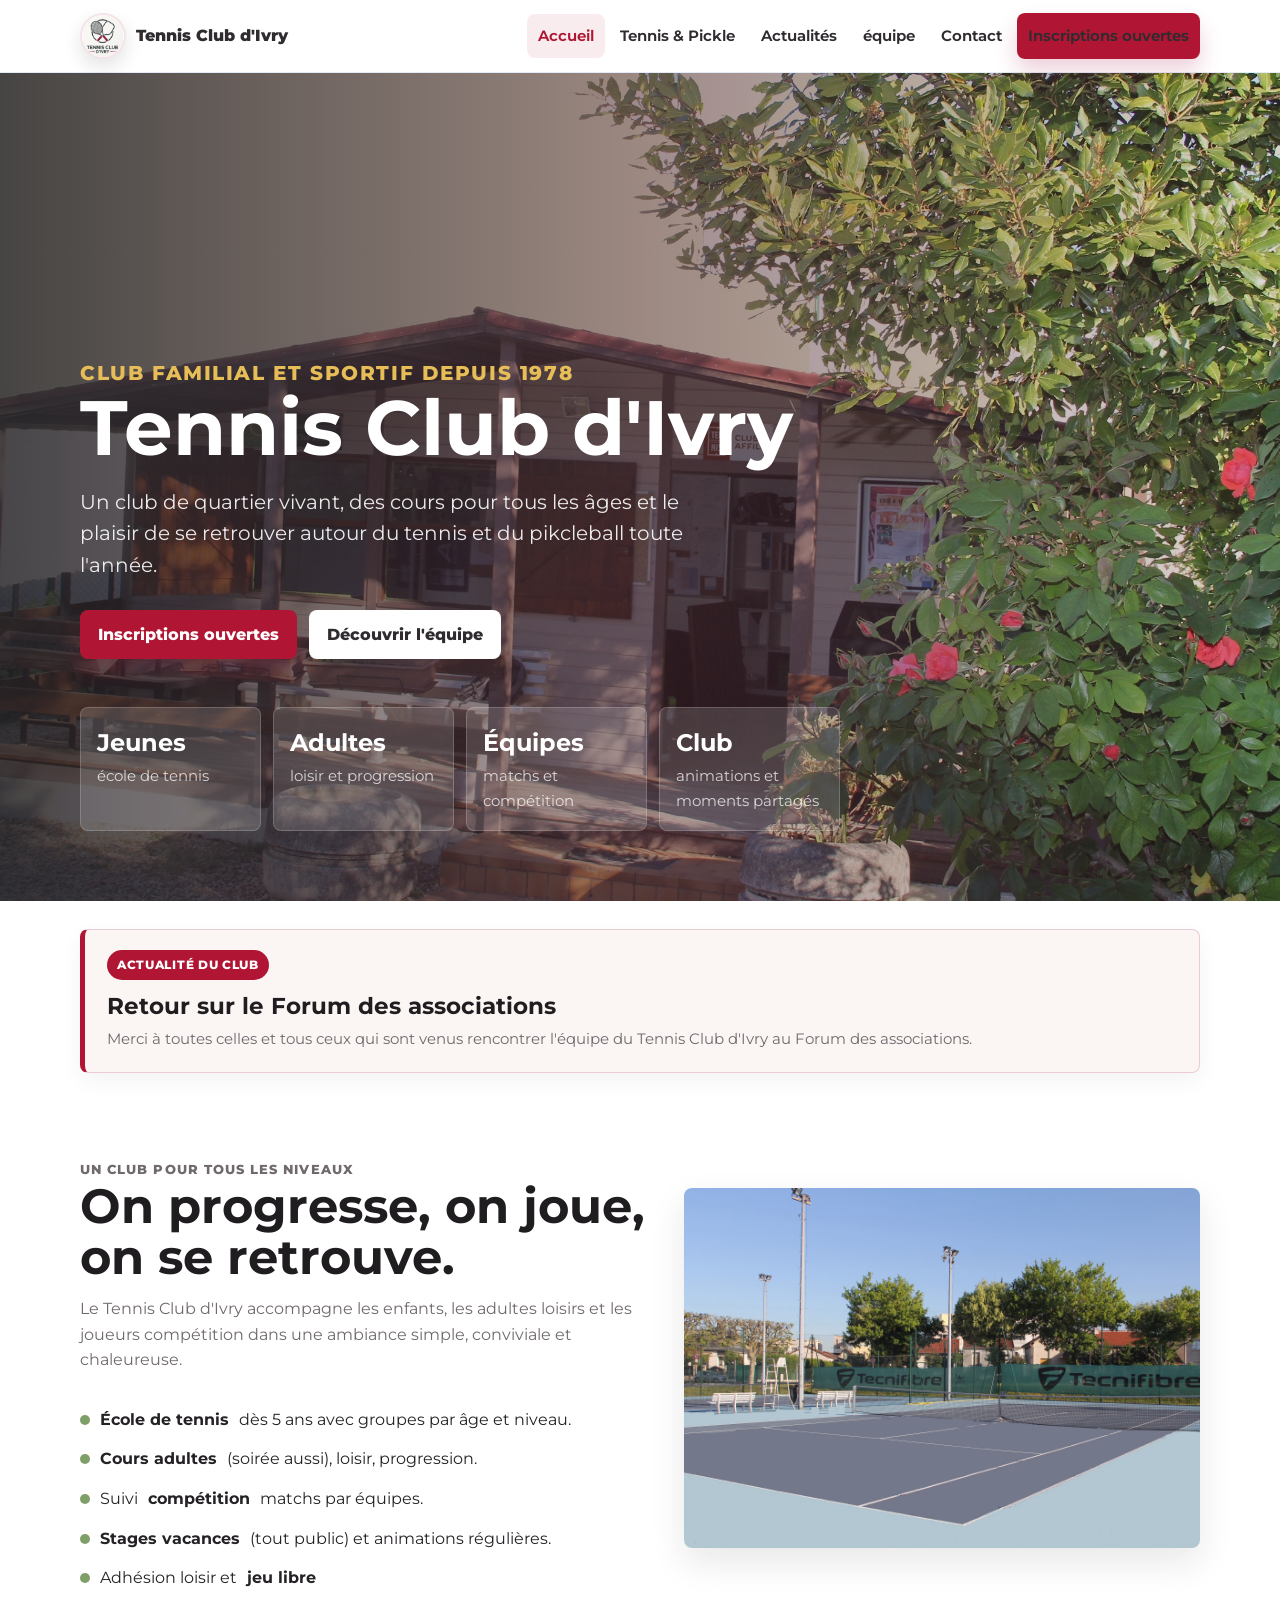
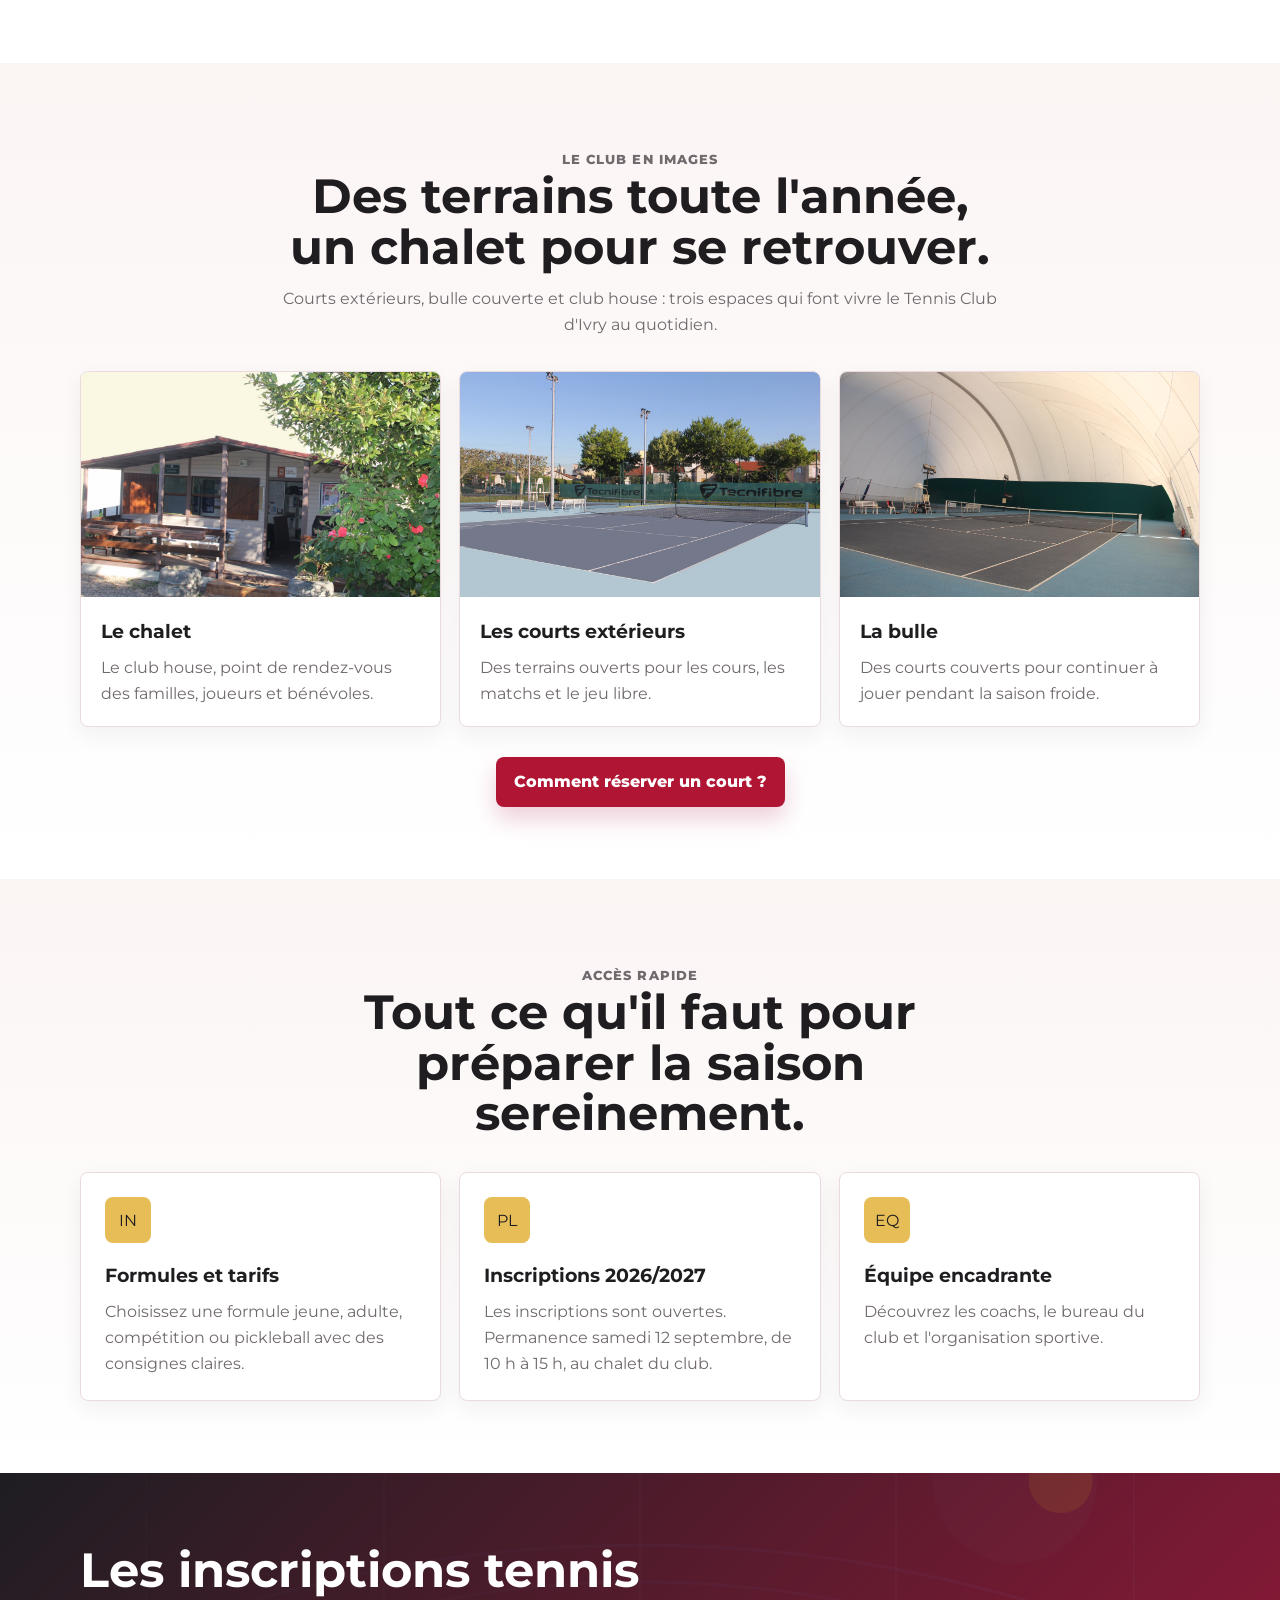
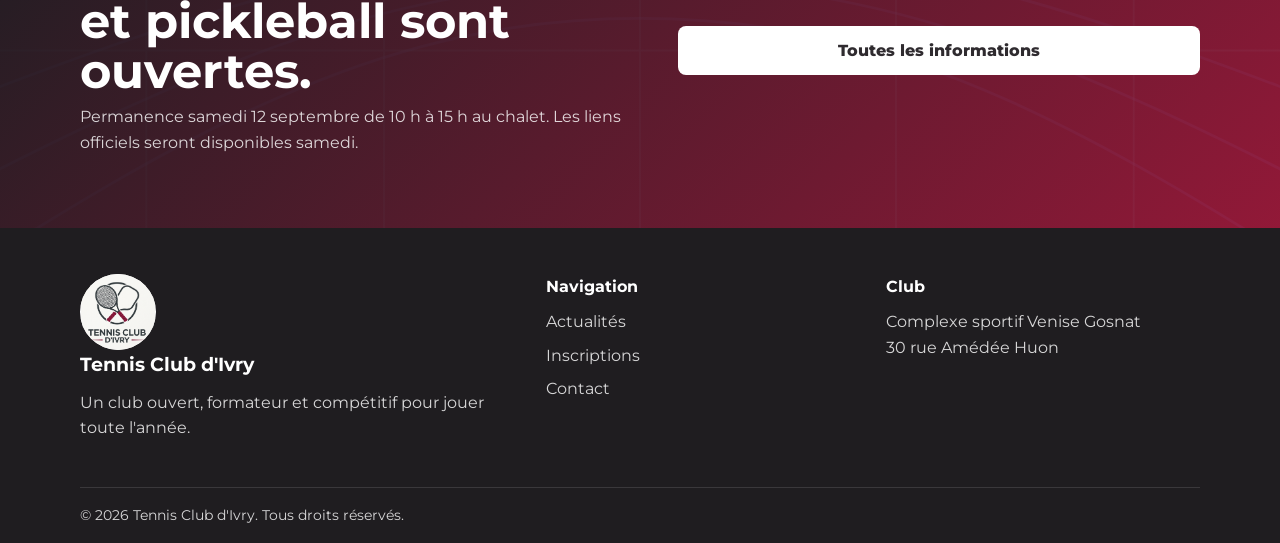
==== index.html @ b61f09ac "ajout page tennis&pickle; modif mail marjo, ajout actu post forum; simplification page inscriptions" ====
<!DOCTYPE html>
<html lang="fr">
<head>
  <meta charset="UTF-8">
  <meta name="viewport" content="width=device-width, initial-scale=1.0">
  <meta name="description" content="Site vitrine du Tennis Club d'Ivry : cours, équipe, horaires et inscriptions pour la saison.">
  <title>Tennis Club d'Ivry | Accueil</title>
  <link rel="icon" type="image/png" href="images/favicon-tci.png">
  <link rel="preconnect" href="https://fonts.googleapis.com">
  <link rel="preconnect" href="https://fonts.gstatic.com" crossorigin>
  <link href="https://fonts.googleapis.com/css2?family=Montserrat:wght@500;600;700;800;900&display=swap" rel="stylesheet">
  <link rel="stylesheet" href="css/style.css">
</head>
<body>
  <header class="site-header">
    <nav class="navbar container" aria-label="Navigation principale">
      <a class="brand" href="index.html" aria-label="Accueil Tennis Club d'Ivry">
        <img class="brand-mark" src="images/logo-club-web.png" alt="">
        <span>Tennis Club d'Ivry</span>
      </a>
      <button class="nav-toggle" type="button" aria-label="Ouvrir le menu" aria-expanded="false"><span></span></button>
      <div class="nav-menu">
        <a class="active" href="index.html">Accueil</a>
        <a href="tennis-pickle.html">Tennis &amp; Pickle</a>
        <a href="actualites.html">Actualités</a>
        <a href="equipe.html">équipe</a>
        <a href="contact.html">Contact</a>
        <a class="btn btn-primary" href="inscriptions.html">Inscriptions ouvertes</a>
      </div>
    </nav>
  </header>

  <main>
    <section class="hero">
      <div class="container">
        <p class="eyebrow">Club familial et sportif depuis 1978</p>
        <h1>Tennis Club d'Ivry</h1>
        <p>Un club de quartier vivant, des cours pour tous les âges et le plaisir de se retrouver autour du tennis et du pikcleball toute l'année.</p>
        <div class="hero-actions">
          <a class="btn btn-primary" href="inscriptions.html">Inscriptions ouvertes</a>
          <a class="btn btn-light" href="equipe.html">Découvrir l'équipe</a>
        </div>
        <div class="hero-stats">
          <div class="stat"><strong>Jeunes</strong><span>école de tennis</span></div>
          <div class="stat"><strong>Adultes</strong><span>loisir et progression</span></div>
          <div class="stat"><strong>Équipes</strong><span>matchs et compétition</span></div>
          <div class="stat"><strong>Club</strong><span>animations et moments partagés</span></div>
        </div>
      </div>
    </section>

    <section class="home-news" aria-labelledby="home-news-title">
      <div class="container">
        <a id="home-latest-actualite" class="news-card news-card-link reveal" href="actualites.html" aria-label="Voir les actualités du club">
          <span class="news-label">Actualité du club</span>
          <div>
            <h2 id="home-news-title">Bienvenue sur le nouveau site du Tennis Club d'Ivry&nbsp;!</h2>
            <p id="home-news-summary">Ce nouvel espace vous accompagnera toute l'année et sera régulièrement actualisé avec les informations et les actualités du club.</p>
          </div>
        </a>
      </div>
    </section>

    <section class="section">
      <div class="container split">
        <div class="reveal">
          <div class="section-head">
            <p class="eyebrow">Un club pour tous les niveaux</p>
            <h2>On progresse, on joue, on se retrouve.</h2>
            <p>Le Tennis Club d'Ivry accompagne les enfants, les adultes loisirs et les joueurs compétition dans une ambiance simple, conviviale et chaleureuse.</p>
          </div>
          <ul class="feature-list">
            <li><b>École de tennis</b>dès 5 ans avec groupes par âge et niveau.</li>
            <li><b>Cours adultes</b> (soirée aussi), loisir, progression.</li>
            <li>Suivi<b>compétition</b>matchs par équipes.</li>
            <li><b>Stages vacances</b>(tout public) et animations régulières.</li>
            <li>Adhésion loisir et <b>jeu libre</b></li>
          </ul>
        </div>
        <div class="image-panel reveal" aria-label="Photo des courts extérieurs du Tennis Club d'Ivry"></div>
      </div>
    </section>

    <section class="section alt club-spaces">
      <div class="container">
        <div class="section-head center reveal">
          <p class="eyebrow">Le club en images</p>
          <h2>Des terrains toute l'année, un chalet pour se retrouver.</h2>
          <p>Courts extérieurs, bulle couverte et club house : trois espaces qui font vivre le Tennis Club d'Ivry au quotidien.</p>
        </div>
        <div class="photo-grid">
          <article class="photo-card reveal">
            <img src="images/club/chalet.jpg" alt="Le chalet du Tennis Club d'Ivry, lieu de vie du club">
            <div>
              <h3>Le chalet</h3>
              <p>Le club house, point de rendez-vous des familles, joueurs et bénévoles.</p>
            </div>
          </article>
          <article class="photo-card reveal">
            <img src="images/club/court exter tennis.jpg" alt="Courts extérieurs du Tennis Club d'Ivry">
            <div>
              <h3>Les courts extérieurs</h3>
              <p>Des terrains ouverts pour les cours, les matchs et le jeu libre.</p>
            </div>
          </article>
          <article class="photo-card reveal">
            <img src="images/club/bulle tennis.jpg" alt="Courts intérieurs sous la bulle du Tennis Club d'Ivry">
            <div>
              <h3>La bulle</h3>
              <p>Des courts couverts pour continuer à jouer pendant la saison froide.</p>
            </div>
          </article>
        </div>
        <div class="section-action reveal">
          <a class="btn btn-primary" href="reserver.html">Comment réserver un court ?</a>
        </div>
      </div>
    </section>

    <section class="section alt">
      <div class="container">
        <div class="section-head center reveal">
          <p class="eyebrow">Accès rapide</p>
          <h2>Tout ce qu'il faut pour préparer la saison sereinement.</h2>
        </div>
        <div class="grid grid-3">
          <button class="card card-link reveal" type="button" data-coming-soon="Les informations concernant les formules et les tarifs arrivent prochainement.">
            <div class="card-icon">IN</div>
            <h3>Formules et tarifs</h3>
            <p>Choisissez une formule jeune, adulte, compétition ou pickleball avec des consignes claires.</p>
          </button>
          <a class="card card-link reveal" href="inscriptions.html">
            <div class="card-icon">PL</div>
            <h3>Inscriptions 2026/2027</h3>
            <p>Les inscriptions sont ouvertes. Permanence samedi 12 septembre, de 10 h à 15 h, au chalet du club.</p>
          </a>
          <a class="card card-link reveal" href="equipe.html">
            <div class="card-icon">EQ</div>
            <h3>Équipe encadrante</h3>
            <p>Découvrez les coachs, le bureau du club et l'organisation sportive.</p>
          </a>
        </div>
      </div>
    </section>

    <section class="section cta-band">
      <div class="container">
        <div>
          <h2>Les inscriptions tennis et pickleball sont ouvertes.</h2>
          <p>Permanence samedi 12 septembre de 10 h à 15 h au chalet. Les liens officiels seront disponibles samedi.</p>
        </div>
        <a class="btn btn-light" href="inscriptions.html">Toutes les informations</a>
      </div>
    </section>
  </main>

  <footer class="site-footer">
    <div class="container footer-grid">
      <div>
        <img class="club-logo-small" src="images/logo-club-web.png" alt="">
        <h3>Tennis Club d'Ivry</h3>
        <p>Un club ouvert, formateur et compétitif pour jouer toute l'année.</p>
      </div>
      <div>
        <h4>Navigation</h4>
        <div class="footer-links">
          <a href="actualites.html">Actualités</a>
          <a href="inscriptions.html">Inscriptions</a>
          <a href="contact.html">Contact</a>
        </div>
      </div>
      <div>
        <h4>Club</h4>
        <p>Complexe sportif Venise Gosnat<br>30 rue Amédée Huon</p>
      </div>
    </div>
    <div class="container footer-bottom">© 2026 Tennis Club d'Ivry. Tous droits réservés.</div>
  </footer>
  <script src="js/actualites.js"></script>
  <script src="js/actualite-accueil.js"></script>
  <script src="js/script.js"></script>
</body>
</html>
---- css/style.css ----
:root {
  --blue-950: #1f1d20;
  --blue-900: #2f2b2f;
  --blue-800: #51494d;
  --blue-700: #8f2638;
  --blue-500: #c56a76;
  --blue-100: #f8ecee;
  --cyan: #ead4d7;
  --green: #7f9f68;
  --burgundy: #b01633;
  --ball: #e7bd58;
  --cream: #fff8f1;
  --ink: #252226;
  --muted: #70696d;
  --line: #eadcde;
  --surface: #ffffff;
  --surface-soft: #fbf5f4;
  --shadow: 0 14px 34px rgba(31, 29, 32, 0.1);
  --radius: 8px;
  --container: min(1120px, calc(100% - 32px));
}

* {
  box-sizing: border-box;
}

html {
  scroll-behavior: smooth;
}

body {
  margin: 0;
  font-family: "Montserrat", "Inter", system-ui, -apple-system, BlinkMacSystemFont, "Segoe UI", sans-serif;
  color: var(--ink);
  background: linear-gradient(180deg, var(--cream), #ffffff 360px);
  line-height: 1.6;
}

img {
  display: block;
  max-width: 100%;
}

a {
  color: inherit;
  text-decoration: none;
}

button,
input,
textarea,
select {
  font: inherit;
}

.container {
  width: var(--container);
  margin-inline: auto;
}

.site-header {
  position: sticky;
  top: 0;
  z-index: 50;
  background: rgba(255, 255, 255, 0.96);
  backdrop-filter: blur(14px);
  border-bottom: 1px solid rgba(219, 230, 244, 0.8);
}

.navbar {
  min-height: 72px;
  display: flex;
  align-items: center;
  justify-content: space-between;
  gap: 18px;
}

.brand {
  display: flex;
  align-items: center;
  gap: 10px;
  font-weight: 850;
  color: var(--blue-900);
}

.brand-mark {
  width: 46px;
  height: 46px;
  border-radius: 50%;
  object-fit: contain;
  background: white;
  border: 2px solid rgba(167, 25, 69, 0.12);
  box-shadow: 0 8px 18px rgba(31, 29, 32, 0.12);
}

.nav-toggle {
  width: 44px;
  height: 44px;
  display: grid;
  place-items: center;
  border: 1px solid var(--line);
  border-radius: var(--radius);
  background: white;
  color: var(--blue-900);
  cursor: pointer;
}

.nav-toggle span,
.nav-toggle::before,
.nav-toggle::after {
  content: "";
  width: 20px;
  height: 2px;
  border-radius: 10px;
  background: currentColor;
  transition: transform 0.2s ease, opacity 0.2s ease;
}

.nav-toggle {
  gap: 4px;
}

.nav-toggle.is-open span {
  opacity: 0;
}

.nav-toggle.is-open::before {
  transform: translateY(6px) rotate(45deg);
}

.nav-toggle.is-open::after {
  transform: translateY(-6px) rotate(-45deg);
}

.nav-menu {
  position: fixed;
  inset: 72px 16px auto 16px;
  display: none;
  flex-direction: column;
  gap: 8px;
  padding: 14px;
  background: white;
  border: 1px solid var(--line);
  border-radius: var(--radius);
  box-shadow: var(--shadow);
}

.nav-menu.is-open {
  display: flex;
}

.nav-menu a {
  padding: 11px 12px;
  border-radius: var(--radius);
  color: var(--blue-900);
  font-weight: 650;
  transition: background 0.2s ease, color 0.2s ease;
}

.nav-menu a:hover,
.nav-menu a.active {
  background: var(--blue-100);
  color: var(--burgundy);
}

.btn {
  display: inline-flex;
  align-items: center;
  justify-content: center;
  gap: 8px;
  min-height: 46px;
  padding: 12px 18px;
  border: 0;
  border-radius: var(--radius);
  font-weight: 800;
  cursor: pointer;
  transition: transform 0.2s ease, box-shadow 0.2s ease, background 0.2s ease;
}

.btn:hover {
  transform: translateY(-2px);
}

.btn-primary {
  color: white;
  background: var(--burgundy);
  box-shadow: 0 12px 22px rgba(167, 25, 69, 0.2);
}

.btn-primary:hover {
  background: #8f153b;
  box-shadow: 0 14px 26px rgba(167, 25, 69, 0.25);
}

.btn-light {
  color: var(--blue-900);
  background: white;
}

.btn-outline {
  color: var(--blue-900);
  border: 1px solid var(--line);
  background: white;
}

.hero {
  min-height: calc(100svh - 72px);
  display: grid;
  align-items: end;
  position: relative;
  color: white;
  overflow: hidden;
  background: var(--blue-900);
}

.hero::before {
  content: "";
  position: absolute;
  inset: 0;
  background:
    linear-gradient(90deg, rgba(31, 29, 32, 0.82), rgba(70, 34, 39, 0.52), rgba(70, 34, 39, 0.18)),
    url("../images/club/chalet.jpg") center / cover no-repeat;
}

.hero .container {
  position: relative;
  padding: 88px 0 54px;
}

.eyebrow {
  display: inline-flex;
  align-items: center;
  gap: 8px;
  margin: 0 0 14px;
  color: var(--burgundy);
  font-size: 0.83rem;
  font-weight: 800;
  letter-spacing: 0.08em;
  text-transform: uppercase;
}

.hero .eyebrow,
.page-hero .eyebrow {
  color: var(--ball);
}

.hero h1,
.page-hero h1 {
  max-width: 780px;
  margin: 0;
  font-size: clamp(2.2rem, 7vw, 4.8rem);
  line-height: 1;
  letter-spacing: 0;
}

.hero p,
.page-hero p {
  max-width: 640px;
  margin: 20px 0 0;
  font-size: clamp(1rem, 2vw, 1.24rem);
  color: rgba(255, 255, 255, 0.9);
}

.hero-actions {
  display: flex;
  flex-wrap: wrap;
  gap: 12px;
  margin-top: 28px;
}

.hero-stats {
  display: grid;
  grid-template-columns: repeat(2, 1fr);
  gap: 12px;
  margin-top: 48px;
}

.stat {
  padding: 16px;
  border: 1px solid rgba(255, 255, 255, 0.18);
  border-radius: var(--radius);
  background: rgba(255, 255, 255, 0.14);
}

.stat strong {
  display: block;
  font-size: 1.5rem;
}

.stat span {
  color: rgba(255, 255, 255, 0.76);
  font-size: 0.92rem;
}

.section {
  padding: 72px 0;
}

.home-news {
  padding: 28px 0 0;
  background: white;
}

.news-card {
  display: flex;
  flex-direction: column;
  gap: 12px;
  padding: 20px 22px;
  border: 1px solid rgba(167, 25, 69, 0.18);
  border-left: 5px solid var(--burgundy);
  border-radius: var(--radius);
  background: var(--surface-soft);
  box-shadow: 0 8px 22px rgba(31, 29, 32, 0.05);
}

.news-card-link {
  color: inherit;
  cursor: pointer;
  transition: opacity 0.55s ease, transform 0.55s ease, border-color 0.2s ease, background 0.2s ease, box-shadow 0.2s ease;
}

.news-card-link:hover {
  border-color: rgba(176, 22, 51, 0.38);
  background: white;
  box-shadow: 0 12px 28px rgba(31, 29, 32, 0.1);
}

.news-card-link:focus-visible {
  outline: 3px solid rgba(176, 22, 51, 0.32);
  outline-offset: 3px;
}

.news-label {
  align-self: flex-start;
  padding: 6px 10px;
  border-radius: 999px;
  color: white;
  background: var(--burgundy);
  font-size: 0.72rem;
  font-weight: 800;
  letter-spacing: 0.06em;
  text-transform: uppercase;
  white-space: nowrap;
}

.news-card h2 {
  margin: 0;
  color: var(--blue-950);
  font-size: clamp(1.1rem, 2.5vw, 1.45rem);
  line-height: 1.25;
}

.news-card p {
  margin: 6px 0 0;
  color: var(--muted);
  font-size: 0.95rem;
}

.section.alt {
  background: linear-gradient(180deg, var(--surface-soft), #ffffff);
}

.section-head {
  max-width: 720px;
  margin-bottom: 34px;
}

.section-head.center {
  margin-inline: auto;
  text-align: center;
}

.section-head h2 {
  margin: 0;
  color: var(--blue-950);
  font-size: clamp(1.8rem, 4vw, 3rem);
  line-height: 1.05;
}

.section-head p {
  margin: 14px 0 0;
  color: var(--muted);
}

.grid {
  display: grid;
  gap: 18px;
}

.grid-3 {
  grid-template-columns: 1fr;
}

.grid-2 {
  grid-template-columns: 1fr;
}

.card {
  padding: 24px;
  border: 1px solid var(--line);
  border-radius: var(--radius);
  background: white;
  box-shadow: 0 8px 22px rgba(31, 29, 32, 0.06);
  transition: transform 0.2s ease, box-shadow 0.2s ease, border-color 0.2s ease;
}

.card:hover {
  transform: translateY(-3px);
  border-color: rgba(167, 25, 69, 0.28);
  box-shadow: var(--shadow);
}

.card-link {
  width: 100%;
  color: inherit;
  font: inherit;
  text-align: left;
  text-decoration: none;
  cursor: pointer;
}

.card-link:focus-visible {
  outline: 3px solid rgba(167, 25, 69, 0.35);
  outline-offset: 4px;
}

.card-icon {
  width: 46px;
  height: 46px;
  display: grid;
  place-items: center;
  margin-bottom: 18px;
  border-radius: var(--radius);
  color: var(--blue-950);
  background: var(--ball);
}

.card h3 {
  margin: 0 0 8px;
  color: var(--blue-950);
}

.card p {
  margin: 0;
  color: var(--muted);
}

.split {
  display: grid;
  gap: 34px;
  align-items: center;
}

.feature-list {
  display: grid;
  gap: 14px;
  padding: 0;
  margin: 24px 0 0;
  list-style: none;
}

.feature-list li {
  display: flex;
  gap: 10px;
  align-items: flex-start;
}

.feature-list li::before {
  content: "";
  flex: 0 0 10px;
  height: 10px;
  margin-top: 8px;
  border-radius: 50%;
  background: var(--green);
}

.image-panel {
  min-height: 360px;
  border-radius: var(--radius);
  background: url("../images/club/court exter tennis.jpg") center / cover no-repeat;
  box-shadow: var(--shadow);
}

.club-spaces {
  background: #ffffff;
}

.photo-grid {
  display: grid;
  gap: 18px;
}

.photo-card {
  overflow: hidden;
  border: 1px solid var(--line);
  border-radius: var(--radius);
  background: white;
  box-shadow: 0 8px 22px rgba(31, 29, 32, 0.06);
  transition: transform 0.2s ease, box-shadow 0.2s ease;
}

.photo-card:hover {
  transform: translateY(-3px);
  box-shadow: var(--shadow);
}

.photo-card img {
  width: 100%;
  aspect-ratio: 16 / 10;
  object-fit: cover;
}

.photo-card div {
  padding: 20px;
}

.photo-card h3 {
  margin: 0 0 8px;
  color: var(--blue-950);
}

.photo-card p {
  margin: 0;
  color: var(--muted);
}

.section-action {
  display: flex;
  justify-content: center;
  margin-top: 30px;
}

.booking-steps {
  display: grid;
  gap: 18px;
  max-width: 860px;
  margin: 0 auto;
  counter-reset: booking-step;
}

.booking-step {
  position: relative;
  padding: 26px 26px 26px 82px;
  border: 1px solid var(--line);
  border-radius: var(--radius);
  background: white;
  box-shadow: 0 8px 22px rgba(31, 29, 32, 0.06);
  counter-increment: booking-step;
}

.booking-step::before {
  content: counter(booking-step);
  position: absolute;
  top: 24px;
  left: 24px;
  display: grid;
  width: 38px;
  height: 38px;
  place-items: center;
  border-radius: 50%;
  color: white;
  background: var(--burgundy);
  font-weight: 900;
}

.booking-step h2 {
  margin: 0 0 8px;
  color: var(--blue-950);
  font-size: 1.25rem;
}

.booking-step p {
  margin: 0;
}

.booking-step a {
  color: var(--burgundy);
  font-weight: 800;
}

.cta-band {
  color: white;
  background:
    linear-gradient(135deg, rgba(31, 29, 32, 0.95), rgba(176, 22, 51, 0.82)),
    url("../images/tennis-lines.svg") center / cover no-repeat;
}

.cta-band .container {
  display: grid;
  gap: 20px;
  align-items: center;
}

.cta-band h2 {
  margin: 0;
  font-size: clamp(1.8rem, 4vw, 3rem);
  line-height: 1.05;
}

.cta-band p {
  margin: 8px 0 0;
  color: rgba(255, 255, 255, 0.82);
}

.page-hero {
  color: white;
  background:
    linear-gradient(90deg, rgba(31, 29, 32, 0.93), rgba(91, 35, 43, 0.7)),
    url("../images/tennis-lines.svg") center / cover no-repeat;
}

.page-hero .container {
  padding: 82px 0 68px;
}

.actualites-grid {
  display: grid;
  gap: 24px;
  max-width: 920px;
  margin-inline: auto;
}

.actualites-grid.is-single {
  grid-template-columns: minmax(0, 620px);
  justify-content: center;
}

.actualite-card {
  display: grid;
  overflow: hidden;
  border: 1px solid var(--line);
  border-radius: var(--radius);
  background: var(--surface);
  box-shadow: 0 10px 26px rgba(31, 29, 32, 0.07);
  transition: transform 0.2s ease, box-shadow 0.2s ease, border-color 0.2s ease;
}

.actualite-card:hover {
  transform: translateY(-3px);
  border-color: rgba(176, 22, 51, 0.28);
  box-shadow: var(--shadow);
}

.actualite-image {
  width: 100%;
  height: 230px;
  object-fit: cover;
}

.actualite-body {
  display: flex;
  flex-direction: column;
  align-items: flex-start;
  padding: 26px;
}

.actualite-meta {
  margin: 0 0 10px;
  color: var(--burgundy);
  font-size: 0.8rem;
  font-weight: 800;
  letter-spacing: 0.06em;
  text-transform: uppercase;
}

.actualite-body h3 {
  margin: 0;
  color: var(--blue-950);
  font-size: clamp(1.3rem, 3vw, 1.75rem);
  line-height: 1.2;
}

.actualite-resume {
  margin: 14px 0 0;
  color: var(--muted);
}

.actualite-link {
  display: inline-flex;
  align-items: center;
  gap: 8px;
  margin-top: 20px;
  color: var(--burgundy);
  font-weight: 800;
}

.actualite-link::after {
  content: "\2192";
  transition: transform 0.2s ease;
}

.actualite-link:hover::after {
  transform: translateX(4px);
}

.actualites-empty {
  max-width: 720px;
  margin-inline: auto;
  padding: 46px 28px;
  border: 1px dashed rgba(176, 22, 51, 0.32);
  border-radius: var(--radius);
  background: var(--surface-soft);
  text-align: center;
}

.actualites-empty-icon {
  display: grid;
  width: 68px;
  height: 68px;
  margin: 0 auto 18px;
  place-items: center;
  border-radius: 50%;
  color: white;
  background: transparent;
  font-size: 0.9rem;
  font-weight: 900;
  letter-spacing: 0.06em;
  box-shadow: none;
}

.actualites-empty-icon img {
  width: 56px;
  height: 56px;
  border-radius: 50%;
  object-fit: contain;
}

.actualites-empty h3 {
  margin: 0;
  color: var(--blue-950);
  font-size: clamp(1.35rem, 3vw, 1.8rem);
}

.actualites-empty p {
  max-width: 540px;
  margin: 12px auto 24px;
  color: var(--muted);
}

.actualite-detail-heading {
  max-width: 900px;
}

.actualite-detail-hero h1 {
  font-size: clamp(2.1rem, 6vw, 4.25rem);
}

.actualite-detail {
  max-width: 800px;
  margin-inline: auto;
}

.actualite-detail-image {
  display: block;
  width: 100%;
  height: auto;
  margin-bottom: 30px;
  border-radius: var(--radius);
  box-shadow: var(--shadow);
}

.actualite-content {
  color: var(--ink);
  font-size: 1.04rem;
  line-height: 1.85;
}

.actualite-content p {
  margin: 0 0 1.4em;
}

.actualite-content p:first-child {
  font-weight: 700;
}

.actualite-detail-actions {
  margin-top: 36px;
  padding-top: 26px;
  border-top: 1px solid var(--line);
}

/* ================================================================
   PAGE TENNIS & PICKLE
   ================================================================ */

.sports-page-hero {
  position: relative;
  overflow: hidden;
  background:
    linear-gradient(105deg, rgba(31, 29, 32, 0.97) 0%, rgba(69, 30, 38, 0.94) 58%, rgba(143, 38, 56, 0.86) 100%),
    url("../images/tennis-lines.svg") center / cover no-repeat;
}

.sports-page-hero::after {
  content: "";
  position: absolute;
  width: 420px;
  height: 420px;
  right: -160px;
  bottom: -320px;
  border: 2px solid rgba(231, 189, 88, 0.42);
  border-radius: 50%;
}

.sports-page-hero .container {
  position: relative;
  z-index: 1;
}

.sports-quick-nav {
  margin-top: 30px;
}

.sports-section {
  background: white;
}

.sports-intro-grid,
.pickle-intro-grid {
  display: grid;
  gap: 38px;
  align-items: center;
}

.sports-copy {
  max-width: 680px;
}

.sports-simple-content {
  max-width: 830px;
  margin-inline: auto;
}

.sports-kicker {
  margin: 0 0 14px;
  color: var(--burgundy);
  font-size: 0.86rem;
  font-weight: 900;
  letter-spacing: 0.1em;
  text-transform: uppercase;
}

.sports-copy h2 {
  margin: 0;
  color: var(--blue-950);
  font-size: clamp(2rem, 5vw, 3.65rem);
  line-height: 1.02;
  letter-spacing: -0.035em;
}

.sports-copy > p:not(.sports-kicker) {
  margin: 18px 0 0;
  color: var(--muted);
}

.sports-copy .sports-lead {
  color: var(--ink);
  font-size: clamp(1.05rem, 2vw, 1.22rem);
  font-weight: 650;
  line-height: 1.65;
}

.sports-pills {
  display: flex;
  flex-wrap: wrap;
  gap: 9px;
  margin-top: 24px;
}

.sports-pills span {
  padding: 8px 12px;
  border: 1px solid rgba(176, 22, 51, 0.18);
  border-radius: 999px;
  color: var(--burgundy);
  background: var(--blue-100);
  font-size: 0.84rem;
  font-weight: 800;
}

.sports-social-placeholder {
  display: inline-flex;
  margin-top: 26px;
  padding-bottom: 4px;
  border-bottom: 2px solid var(--burgundy);
  color: var(--blue-950);
  font-size: 0.9rem;
  font-weight: 800;
}

.sports-media {
  position: relative;
  margin: 0;
}

.sports-media::before {
  content: "";
  position: absolute;
  inset: 16px -12px -12px 16px;
  z-index: 0;
  border: 2px solid rgba(176, 22, 51, 0.18);
  border-radius: var(--radius);
}

.sports-media img {
  position: relative;
  z-index: 1;
  width: 100%;
  min-height: 320px;
  max-height: 470px;
  border-radius: var(--radius);
  object-fit: cover;
  box-shadow: var(--shadow);
}

.sports-media figcaption {
  position: absolute;
  right: 14px;
  bottom: 14px;
  z-index: 2;
  max-width: calc(100% - 28px);
  padding: 8px 11px;
  border-radius: 5px;
  color: white;
  background: rgba(31, 29, 32, 0.84);
  font-size: 0.78rem;
  font-weight: 700;
}

.sports-tariffs {
  margin-top: 88px;
  padding-top: 68px;
  border-top: 1px solid var(--line);
}

.sports-tariff-grid {
  display: grid;
  gap: 18px;
}

.sports-price-card {
  position: relative;
  min-height: 285px;
  padding: 26px;
  overflow: hidden;
  border: 1px solid var(--line);
  border-radius: var(--radius);
  background: var(--surface);
  box-shadow: 0 9px 24px rgba(31, 29, 32, 0.06);
}

.sports-price-card::after {
  content: "";
  position: absolute;
  width: 110px;
  height: 110px;
  right: -58px;
  bottom: -58px;
  border: 18px solid var(--blue-100);
  border-radius: 50%;
}

.sports-status {
  display: inline-flex;
  padding: 6px 9px;
  border-radius: 999px;
  color: var(--blue-800);
  background: var(--surface-soft);
  font-size: 0.76rem;
  font-weight: 800;
}

.sports-price-index {
  margin: 25px 0 8px;
  color: var(--burgundy);
  font-size: 0.8rem;
  font-weight: 900;
  letter-spacing: 0.12em;
}

.sports-price-card h3,
.pickle-panel h3 {
  margin: 0;
  color: var(--blue-950);
  font-size: 1.38rem;
  line-height: 1.25;
}

.sports-price-card > p:not(.sports-price-index):not(.sports-price-placeholder) {
  margin: 12px 0 0;
  color: var(--muted);
}

.sports-price-placeholder {
  margin: 24px 0 0;
  color: var(--burgundy);
  font-weight: 900;
}

.sports-section-action {
  display: flex;
  margin-top: 30px;
}

.pickle-zone {
  position: relative;
  overflow: hidden;
  background: linear-gradient(145deg, #f3f6ed 0%, #ffffff 52%, #f9f2ef 100%);
}

.pickle-zone::before {
  content: "";
  position: absolute;
  width: 350px;
  height: 350px;
  top: -245px;
  left: -130px;
  border: 54px solid rgba(127, 159, 104, 0.11);
  border-radius: 50%;
}

.pickle-zone .container {
  position: relative;
}

.sports-kicker-pickle {
  color: #587943;
}

.sports-pills-pickle span {
  border-color: rgba(88, 121, 67, 0.2);
  color: #486638;
  background: #edf4e8;
}

.sports-social-pickle {
  border-color: var(--green);
}

.pickle-highlight {
  padding: 32px;
  border: 1px solid rgba(88, 121, 67, 0.22);
  border-radius: var(--radius);
  color: white;
  background: linear-gradient(145deg, #33472b, #587943);
  box-shadow: 0 18px 42px rgba(51, 71, 43, 0.2);
}

.pickle-highlight img {
  width: 70px;
  height: 70px;
  margin-bottom: 34px;
  border-radius: 50%;
  object-fit: contain;
  background: white;
}

.pickle-highlight-label {
  margin: 0 0 9px;
  color: rgba(255, 255, 255, 0.72);
  font-size: 0.8rem;
  font-weight: 800;
  letter-spacing: 0.08em;
  text-transform: uppercase;
}

.pickle-highlight strong {
  display: block;
  max-width: 520px;
  font-size: clamp(1.45rem, 4vw, 2.35rem);
  line-height: 1.15;
}

.pickle-highlight > p:last-child {
  margin: 18px 0 0;
  color: rgba(255, 255, 255, 0.78);
}

.pickle-details-grid {
  display: grid;
  gap: 20px;
  margin-top: 70px;
}

.pickle-panel {
  display: flex;
  flex-direction: column;
  align-items: flex-start;
  padding: 30px;
  border: 1px solid rgba(88, 121, 67, 0.18);
  border-radius: var(--radius);
  background: rgba(255, 255, 255, 0.86);
  box-shadow: 0 10px 28px rgba(51, 71, 43, 0.08);
}

.pickle-panel > p {
  margin: 15px 0 0;
  color: var(--muted);
}

.pickle-panel-placeholder {
  width: 100%;
  margin: 25px 0;
  padding: 22px;
  border: 1px dashed rgba(88, 121, 67, 0.35);
  border-radius: 6px;
  color: #486638;
  background: #f5f8f2;
  font-weight: 800;
  text-align: center;
}

.pickle-results ul {
  width: 100%;
  margin: 24px 0 0;
  padding: 0;
  list-style: none;
}

.pickle-results li {
  display: grid;
  grid-template-columns: 38px 1fr;
  gap: 13px;
  align-items: center;
  padding: 16px 0;
  border-top: 1px solid rgba(88, 121, 67, 0.16);
}

.pickle-results li span {
  color: #587943;
  font-size: 0.75rem;
  font-weight: 900;
  letter-spacing: 0.1em;
}

.pickle-results li p {
  margin: 0;
  color: var(--muted);
}

.sports-closing {
  padding-top: 48px;
  background: white;
}

.sports-closing-card {
  display: grid;
  gap: 26px;
  align-items: center;
  padding: clamp(28px, 5vw, 48px);
  border-left: 6px solid var(--burgundy);
  border-radius: var(--radius);
  background: var(--surface-soft);
  box-shadow: 0 10px 28px rgba(31, 29, 32, 0.07);
}

.sports-closing-card h2 {
  margin: 0;
  color: var(--blue-950);
  font-size: clamp(1.6rem, 4vw, 2.4rem);
  line-height: 1.1;
}

.sports-closing-card p:not(.eyebrow) {
  margin: 12px 0 0;
  color: var(--muted);
}

.sports-closing-actions {
  display: flex;
  flex-wrap: wrap;
  gap: 10px;
}

.pricing-card {
  position: relative;
  display: flex;
  flex-direction: column;
  gap: 16px;
}

.pricing-card.featured {
  border: 2px solid var(--burgundy);
}

.badge {
  display: inline-flex;
  width: fit-content;
  padding: 6px 10px;
  border-radius: 999px;
  color: var(--blue-950);
  background: #fff0bd;
  font-size: 0.78rem;
  font-weight: 800;
}

.price {
  color: var(--blue-950);
  font-size: 2.2rem;
  font-weight: 900;
  line-height: 1;
}

.price small {
  color: var(--muted);
  font-size: 0.9rem;
  font-weight: 600;
}

.check-list {
  display: grid;
  gap: 10px;
  padding: 0;
  margin: 0;
  list-style: none;
}

.check-list li {
  display: flex;
  gap: 10px;
  color: var(--muted);
}

.check-list li::before {
  content: "✓";
  color: var(--green);
  font-weight: 900;
}

.coach-card img {
  width: 100%;
  aspect-ratio: 4 / 3;
  object-fit: cover;
  border-radius: var(--radius);
  margin-bottom: 16px;
  background: var(--blue-100);
}

.people-grid {
  display: grid;
  gap: 18px;
}

.person-card,
.hierarchy-card {
  padding: 22px;
  border: 1px solid var(--line);
  border-radius: var(--radius);
  background: white;
  box-shadow: 0 8px 22px rgba(31, 29, 32, 0.06);
}

.teacher-card {
  min-height: 100%;
}

.person-initials {
  width: 58px;
  height: 58px;
  display: grid;
  place-items: center;
  margin-bottom: 16px;
  border-radius: 50%;
  color: white;
  background: var(--blue-900);
  font-weight: 900;
}

.person-card h3,
.hierarchy-card h3 {
  margin: 0 0 8px;
  color: var(--blue-950);
}

.person-card p,
.hierarchy-card p {
  margin: 0;
  color: var(--muted);
}

.hierarchy-grid {
  display: grid;
  gap: 14px;
}

.hierarchy-card {
  border-left: 5px solid var(--blue-500);
}

.hierarchy-card.president {
  border-left-color: var(--burgundy);
  background: #fff8fb;
}

.hierarchy-label {
  display: block;
  margin-bottom: 8px;
  color: var(--burgundy);
  font-size: 0.82rem;
  font-weight: 900;
  text-transform: uppercase;
}

.members-head {
  margin-top: 48px;
}

.role {
  margin: 0 0 10px;
  color: var(--blue-700);
  font-size: 0.88rem;
  font-weight: 800;
  text-transform: uppercase;
}

.org-chart {
  display: grid;
  gap: 12px;
}

.org-level {
  padding: 18px;
  border-radius: var(--radius);
  color: white;
  background: var(--blue-900);
  text-align: center;
  font-weight: 800;
}

.org-row {
  display: grid;
  gap: 12px;
}

.schedule {
  display: grid;
  gap: 14px;
}

.schedule-card {
  display: grid;
  gap: 12px;
  padding: 18px;
  border: 1px solid var(--line);
  border-left: 5px solid var(--blue-500);
  border-radius: var(--radius);
  background: white;
}

.schedule-card strong {
  color: var(--blue-950);
}

.schedule-meta {
  display: flex;
  flex-wrap: wrap;
  gap: 8px;
}

.pill {
  padding: 6px 10px;
  border-radius: 999px;
  background: var(--blue-100);
  color: var(--blue-900);
  font-size: 0.84rem;
  font-weight: 700;
}

.club-logo-inline {
  width: min(180px, 45vw);
  height: auto;
  border-radius: var(--radius);
  background: white;
  box-shadow: 0 10px 24px rgba(31, 29, 32, 0.12);
}

.club-logo-small {
  width: 76px;
  height: 76px;
  object-fit: contain;
  border-radius: 50%;
  background: white;
}

.warm-note {
  padding: 18px;
  border-left: 5px solid var(--ball);
  border-radius: var(--radius);
  background: #fff7dd;
}

.tarif-link {
  display: inline-flex;
  margin-top: 10px;
  color: var(--burgundy);
  font-weight: 900;
}

.important-note {
  padding: 20px;
  border-radius: var(--radius);
  color: var(--blue-950);
  background: #fff1b8;
  font-weight: 800;
}

.info-stack {
  display: grid;
  gap: 16px;
}

.registration-overview {
  display: grid;
  gap: 24px;
}

.registration-overview .club-logo-inline {
  margin-inline: auto;
}

.registration-status {
  text-align: center;
}

.registration-columns,
.registration-contacts {
  display: grid;
  gap: 18px;
}

.registration-contact-card a {
  overflow-wrap: anywhere;
}

.payment-links {
  display: grid;
  gap: 14px;
}

.payment-group {
  padding: 22px;
  border: 1px solid var(--line);
  border-radius: var(--radius);
  background: white;
  box-shadow: 0 8px 22px rgba(31, 29, 32, 0.05);
}

.payment-group h3 {
  margin: 0 0 14px;
  color: var(--burgundy);
}

.payment-group.adults {
  border-top: 6px solid var(--ball);
}

.payment-group.youth {
  border-top: 6px solid var(--blue-500);
}

.payment-group.pickleball {
  border-top: 6px solid #8bd8b4;
}

.link-list {
  display: grid;
  gap: 10px;
  padding: 0;
  margin: 0;
  list-style: none;
}

.link-list a {
  display: flex;
  justify-content: space-between;
  gap: 12px;
  padding: 12px 14px;
  border-radius: var(--radius);
  color: var(--blue-900);
  background: var(--surface-soft);
  font-weight: 800;
  transition: background 0.2s ease, color 0.2s ease, transform 0.2s ease;
}

.link-list a:hover {
  color: white;
  background: var(--burgundy);
  transform: translateX(3px);
}

.table-wrap {
  overflow-x: auto;
  border: 1px solid var(--line);
  border-radius: var(--radius);
  background: white;
}

table {
  width: 100%;
  min-width: 720px;
  border-collapse: collapse;
}

th,
td {
  padding: 16px;
  border-bottom: 1px solid var(--line);
  text-align: left;
}

th {
  color: var(--blue-900);
  background: var(--blue-100);
}

tr:last-child td {
  border-bottom: 0;
}

.contact-layout {
  display: grid;
  gap: 24px;
}

.form {
  display: grid;
  gap: 14px;
}

.form-row {
  display: grid;
  gap: 14px;
}

.field label {
  display: block;
  margin-bottom: 6px;
  color: var(--blue-950);
  font-weight: 700;
}

.field input,
.field textarea,
.field select {
  width: 100%;
  padding: 13px 14px;
  border: 1px solid var(--line);
  border-radius: var(--radius);
  background: white;
  color: var(--ink);
}

.field textarea {
  min-height: 140px;
  resize: vertical;
}

.field input:focus,
.field textarea:focus,
.field select:focus {
  outline: 3px solid rgba(176, 22, 51, 0.16);
  border-color: var(--blue-500);
}

.contacts-directory {
  background: #ffffff;
}

.contact-list {
  display: grid;
  gap: 12px;
}

.contact-line {
  display: grid;
  gap: 10px;
  align-items: center;
  padding: 18px;
  border: 1px solid var(--line);
  border-left: 5px solid var(--burgundy);
  border-radius: var(--radius);
  background: white;
  box-shadow: 0 8px 22px rgba(31, 29, 32, 0.05);
}

.contact-line strong {
  display: block;
  color: var(--blue-950);
}

.contact-line span {
  color: var(--muted);
  font-size: 0.92rem;
}

.contact-line a {
  color: var(--burgundy);
  font-weight: 800;
  overflow-wrap: anywhere;
}

.form-message {
  min-height: 24px;
  color: var(--blue-700);
  font-weight: 700;
}

.map {
  width: 100%;
  min-height: 360px;
  border: 0;
  border-radius: var(--radius);
  box-shadow: var(--shadow);
}

.site-footer {
  color: rgba(255, 255, 255, 0.82);
  background: var(--blue-950);
}

.footer-grid {
  display: grid;
  gap: 26px;
  padding: 46px 0;
}

.site-footer h3,
.site-footer h4 {
  margin: 0 0 10px;
  color: white;
}

.site-footer p {
  margin: 0;
}

.footer-links {
  display: grid;
  gap: 8px;
}

.footer-links a:hover {
  color: white;
}

.footer-bottom {
  padding: 16px 0;
  border-top: 1px solid rgba(255, 255, 255, 0.12);
  font-size: 0.9rem;
}

.reveal {
  opacity: 0;
  transform: translateY(22px);
  transition: opacity 0.55s ease, transform 0.55s ease;
}

.reveal.is-visible {
  opacity: 1;
  transform: translateY(0);
}

@media (min-width: 720px) {
  .sports-tariff-grid {
    grid-template-columns: repeat(3, minmax(0, 1fr));
  }

  .pickle-details-grid {
    grid-template-columns: repeat(2, minmax(0, 1fr));
  }

  .sports-closing-card {
    grid-template-columns: minmax(0, 1fr) auto;
  }

  .actualites-grid {
    grid-template-columns: repeat(2, minmax(0, 1fr));
  }

  .hero-stats,
  .grid-2,
  .form-row,
  .org-row {
    grid-template-columns: repeat(2, 1fr);
  }

  .grid-3,
  .photo-grid,
  .bureau-grid {
    grid-template-columns: repeat(3, 1fr);
  }

  .teachers-grid,
  .hierarchy-grid {
    grid-template-columns: repeat(2, 1fr);
  }

  .split,
  .contact-layout,
  .cta-band .container {
    grid-template-columns: 1.05fr 0.95fr;
  }

  .registration-columns {
    grid-template-columns: repeat(2, minmax(0, 1fr));
    align-items: stretch;
  }

  .registration-columns > .info-stack {
    align-content: center;
  }

  .registration-contacts {
    grid-template-rows: repeat(2, minmax(0, 1fr));
  }

  .registration-contact-card {
    display: grid;
    grid-template-columns: 46px minmax(0, 1fr);
    column-gap: 18px;
    row-gap: 4px;
    align-content: center;
  }

  .registration-contact-card .card-icon {
    grid-row: 1 / span 3;
    margin-bottom: 0;
  }

  .registration-contact-card h3,
  .registration-contact-card p {
    grid-column: 2;
  }

  .contact-line {
    grid-template-columns: 1.4fr 1fr auto;
  }

  .footer-grid {
    grid-template-columns: 1.4fr 1fr 1fr;
  }
}

@media (min-width: 960px) {
  .sports-intro-grid,
  .pickle-intro-grid {
    grid-template-columns: minmax(0, 1.03fr) minmax(360px, 0.97fr);
    gap: 68px;
  }

  .nav-toggle {
    display: none;
  }

  .nav-menu {
    position: static;
    display: flex;
    flex-direction: row;
    align-items: center;
    gap: 4px;
    padding: 0;
    border: 0;
    box-shadow: none;
    background: transparent;
  }

  .nav-menu a {
    padding: 10px 11px;
    font-size: 0.94rem;
  }

  .hero .container {
    padding-bottom: 70px;
  }

  .hero-stats {
    max-width: 760px;
    grid-template-columns: repeat(4, 1fr);
  }

  .teachers-grid {
    grid-template-columns: repeat(5, 1fr);
  }
}

@media (max-width: 420px) {
  .hero-actions .btn,
  .cta-band .btn {
    width: 100%;
  }

  .section-action .btn {
    width: 100%;
  }

  .booking-step {
    padding: 72px 20px 22px;
  }
}
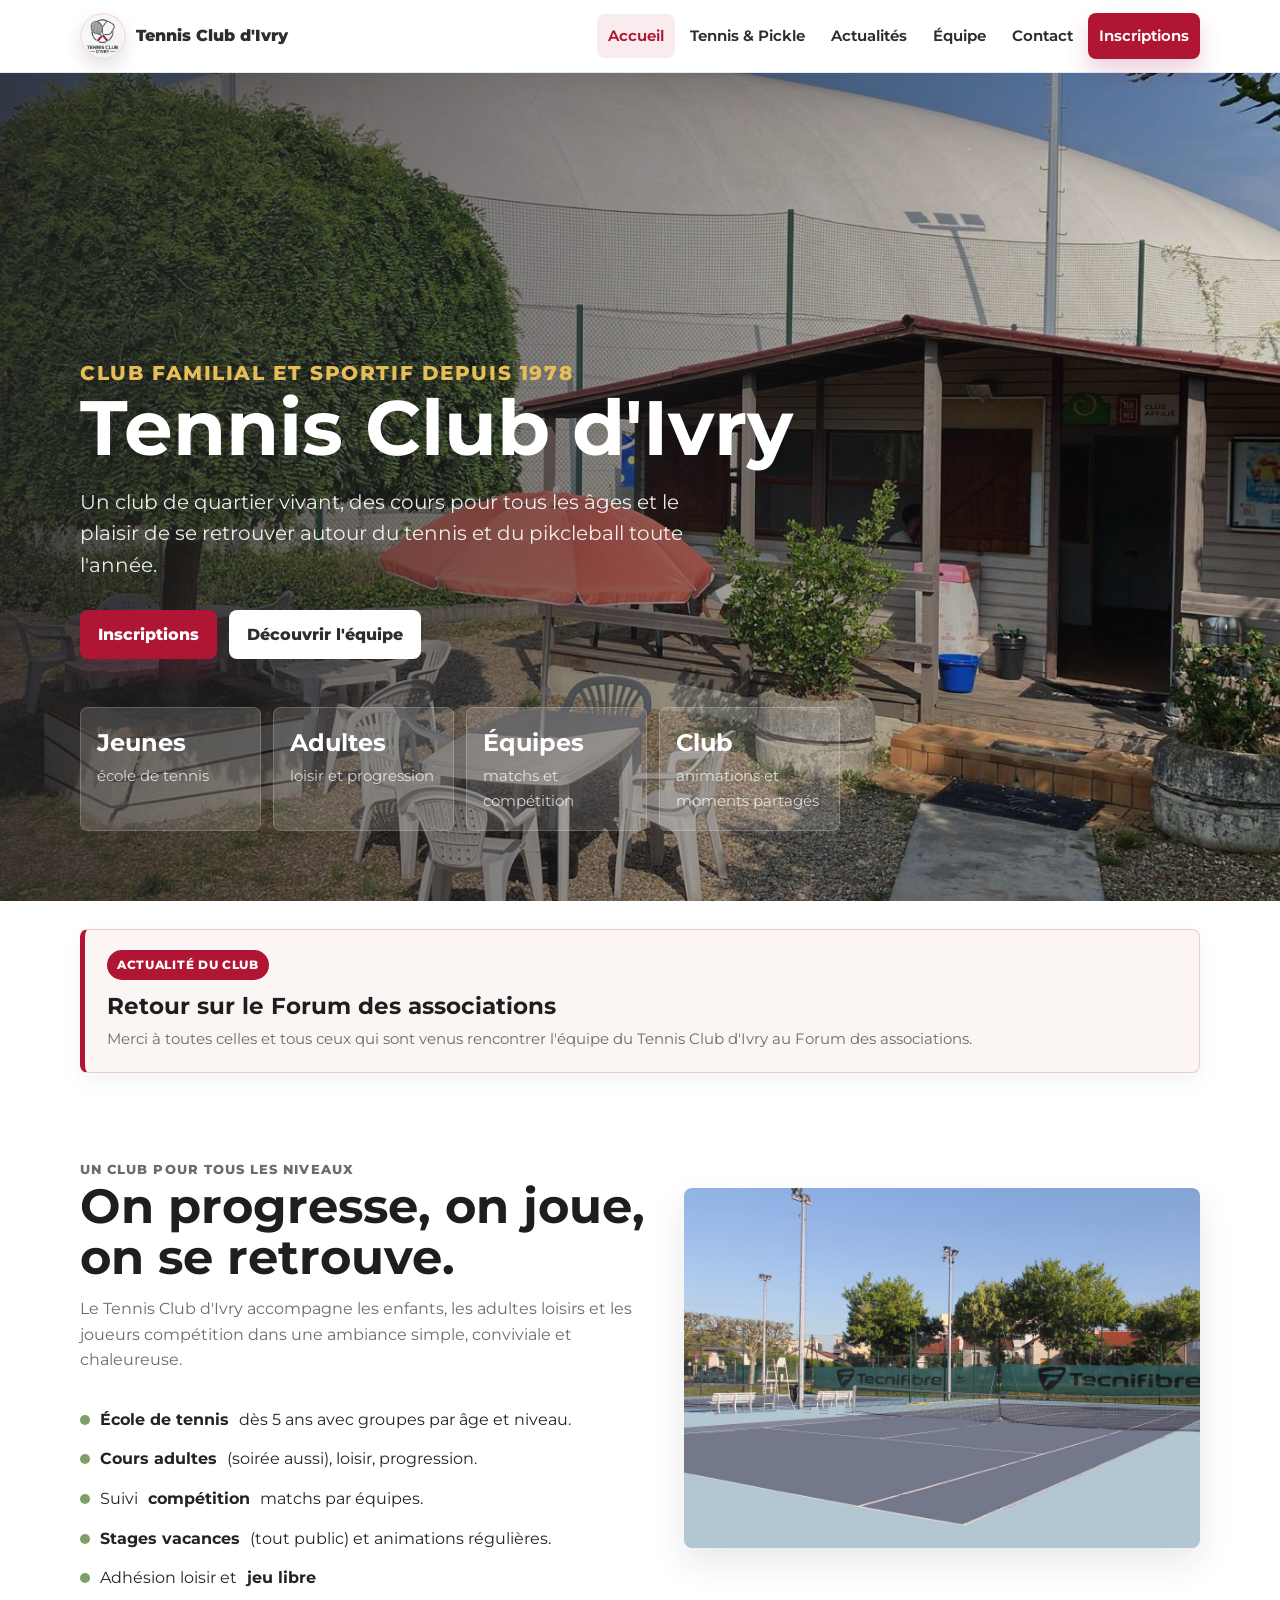
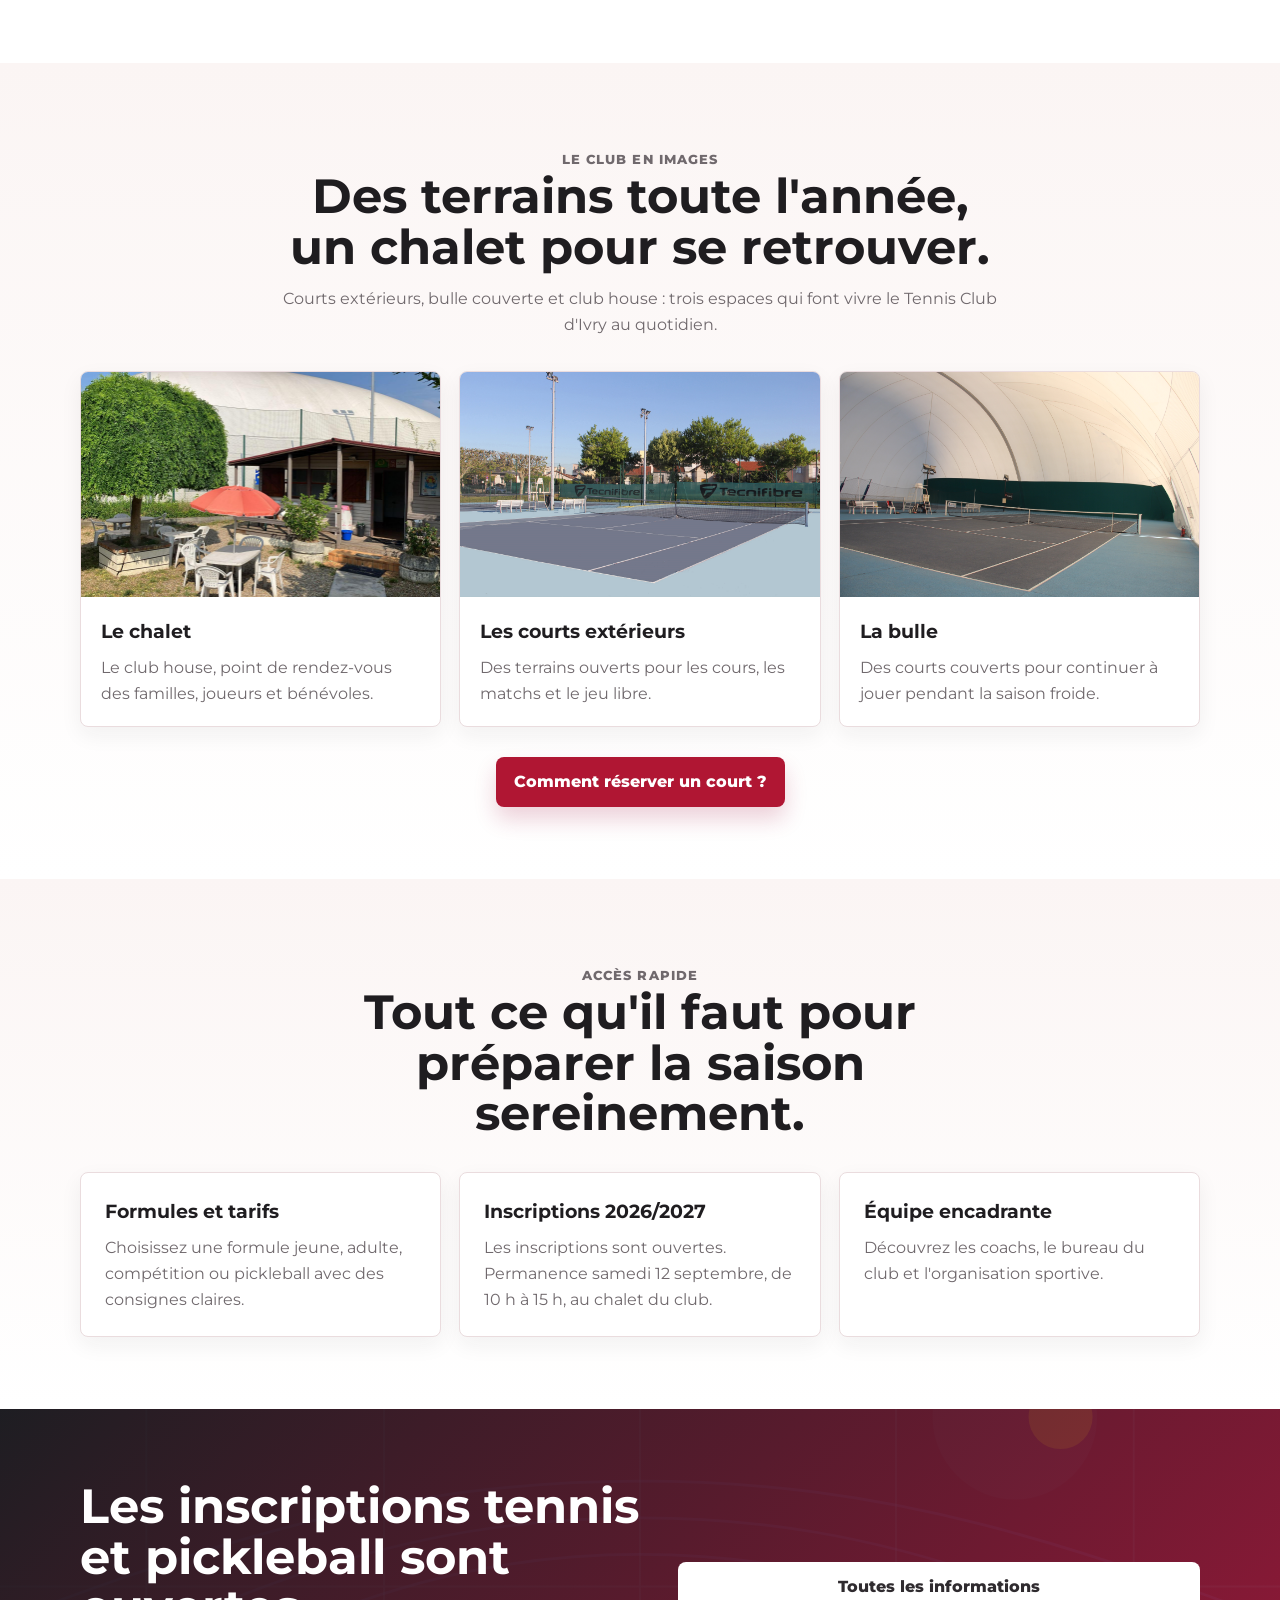
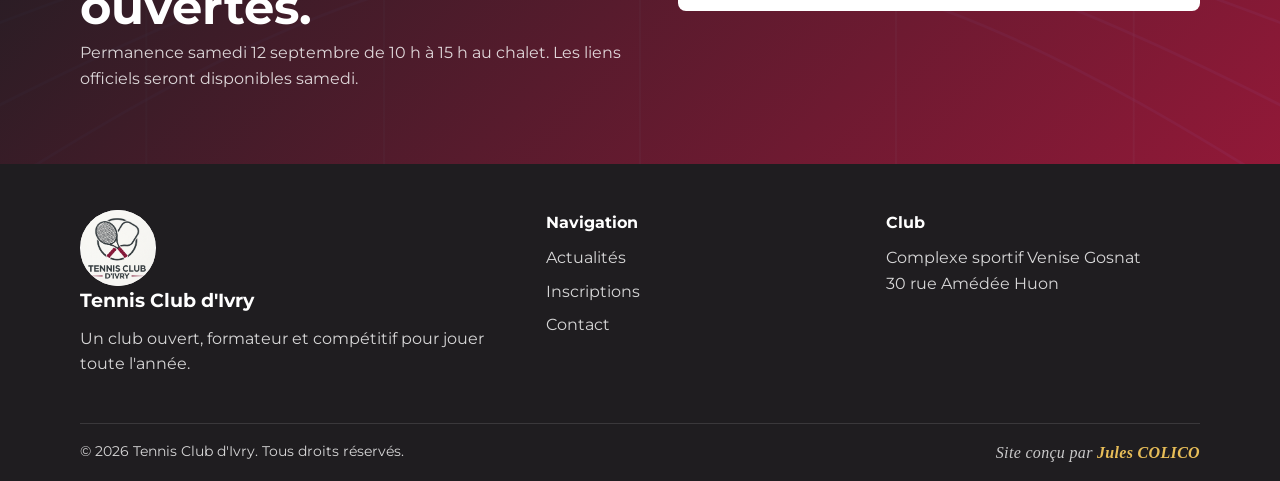
==== commit f8e95b1c: "ajout de quelques éléments visuel pratque pour mobile, et ajout de mon nom en bas de page" ====
--- a/index.html
+++ b/index.html
@@ -23,9 +23,9 @@
         <a class="active" href="index.html">Accueil</a>
         <a href="tennis-pickle.html">Tennis &amp; Pickle</a>
         <a href="actualites.html">Actualités</a>
-        <a href="equipe.html">équipe</a>
+        <a href="equipe.html">Équipe</a>
         <a href="contact.html">Contact</a>
-        <a class="btn btn-primary" href="inscriptions.html">Inscriptions ouvertes</a>
+        <a class="btn btn-primary" href="inscriptions.html">Inscriptions</a>
       </div>
     </nav>
   </header>
@@ -37,14 +37,14 @@
         <h1>Tennis Club d'Ivry</h1>
         <p>Un club de quartier vivant, des cours pour tous les âges et le plaisir de se retrouver autour du tennis et du pikcleball toute l'année.</p>
         <div class="hero-actions">
-          <a class="btn btn-primary" href="inscriptions.html">Inscriptions ouvertes</a>
+          <a class="btn btn-primary" href="inscriptions.html">Inscriptions</a>
           <a class="btn btn-light" href="equipe.html">Découvrir l'équipe</a>
         </div>
         <div class="hero-stats">
-          <div class="stat"><strong>Jeunes</strong><span>école de tennis</span></div>
-          <div class="stat"><strong>Adultes</strong><span>loisir et progression</span></div>
-          <div class="stat"><strong>Équipes</strong><span>matchs et compétition</span></div>
-          <div class="stat"><strong>Club</strong><span>animations et moments partagés</span></div>
+          <a class="stat" href="tennis-pickle.html#tennis"><strong>Jeunes</strong><span>école de tennis</span></a>
+          <a class="stat" href="tennis-pickle.html#tennis"><strong>Adultes</strong><span>loisir et progression</span></a>
+          <a class="stat" href="tennis-pickle.html"><strong>Équipes</strong><span>matchs et compétition</span></a>
+          <a class="stat" href="actualites.html"><strong>Club</strong><span>animations et moments partagés</span></a>
         </div>
       </div>
     </section>
@@ -90,7 +90,7 @@
         </div>
         <div class="photo-grid">
           <article class="photo-card reveal">
-            <img src="images/club/chalet.jpg" alt="Le chalet du Tennis Club d'Ivry, lieu de vie du club">
+            <img src="images/club/chalet.jpeg" alt="Le chalet du Tennis Club d'Ivry, lieu de vie du club">
             <div>
               <h3>Le chalet</h3>
               <p>Le club house, point de rendez-vous des familles, joueurs et bénévoles.</p>
@@ -125,17 +125,14 @@
         </div>
         <div class="grid grid-3">
           <button class="card card-link reveal" type="button" data-coming-soon="Les informations concernant les formules et les tarifs arrivent prochainement.">
-            <div class="card-icon">IN</div>
             <h3>Formules et tarifs</h3>
             <p>Choisissez une formule jeune, adulte, compétition ou pickleball avec des consignes claires.</p>
           </button>
           <a class="card card-link reveal" href="inscriptions.html">
-            <div class="card-icon">PL</div>
             <h3>Inscriptions 2026/2027</h3>
             <p>Les inscriptions sont ouvertes. Permanence samedi 12 septembre, de 10 h à 15 h, au chalet du club.</p>
           </a>
           <a class="card card-link reveal" href="equipe.html">
-            <div class="card-icon">EQ</div>
             <h3>Équipe encadrante</h3>
             <p>Découvrez les coachs, le bureau du club et l'organisation sportive.</p>
           </a>
@@ -174,7 +171,13 @@
         <p>Complexe sportif Venise Gosnat<br>30 rue Amédée Huon</p>
       </div>
     </div>
-    <div class="container footer-bottom">© 2026 Tennis Club d'Ivry. Tous droits réservés.</div>
+    <div class="container footer-bottom">
+      <span>© 2026 Tennis Club d'Ivry. Tous droits réservés.</span>
+      <details class="site-credit">
+        <summary>Site conçu par <strong>Jules COLICO</strong></summary>
+        <a href="mailto:colicojules@gmail.com">colicojules@gmail.com</a>
+      </details>
+    </div>
   </footer>
   <script src="js/actualites.js"></script>
   <script src="js/actualite-accueil.js"></script>
--- a/css/style.css
+++ b/css/style.css
@@ -163,6 +163,17 @@
   color: var(--burgundy);
 }
 
+.nav-menu .btn-primary,
+.nav-menu .btn-primary.active {
+  color: white;
+  background: var(--burgundy);
+}
+
+.nav-menu .btn-primary:hover {
+  color: white;
+  background: #8f153b;
+}
+
 .btn {
   display: inline-flex;
   align-items: center;
@@ -218,8 +229,8 @@
   position: absolute;
   inset: 0;
   background:
-    linear-gradient(90deg, rgba(31, 29, 32, 0.82), rgba(70, 34, 39, 0.52), rgba(70, 34, 39, 0.18)),
-    url("../images/club/chalet.jpg") center / cover no-repeat;
+    linear-gradient(90deg, rgba(31, 29, 32, 0.82), rgba(31, 29, 32, 0.48), rgba(31, 29, 32, 0.12)),
+    url("../images/club/chalet.jpeg") center / cover no-repeat;
 }
 
 .hero .container {
@@ -280,6 +291,18 @@
   border: 1px solid rgba(255, 255, 255, 0.18);
   border-radius: var(--radius);
   background: rgba(255, 255, 255, 0.14);
+  transition: transform 0.2s ease, background 0.2s ease, border-color 0.2s ease;
+}
+
+.stat:hover {
+  transform: translateY(-2px);
+  border-color: rgba(255, 255, 255, 0.36);
+  background: rgba(255, 255, 255, 0.2);
+}
+
+.stat:focus-visible {
+  outline: 3px solid var(--ball);
+  outline-offset: 3px;
 }
 
 .stat strong {
@@ -1643,9 +1666,53 @@
 }
 
 .footer-bottom {
+  display: flex;
+  align-items: flex-start;
+  justify-content: space-between;
+  gap: 14px 28px;
+  flex-wrap: wrap;
   padding: 16px 0;
   border-top: 1px solid rgba(255, 255, 255, 0.12);
   font-size: 0.9rem;
+}
+
+.site-credit {
+  margin-left: auto;
+  text-align: right;
+}
+
+.site-credit summary {
+  color: rgba(255, 255, 255, 0.76);
+  font-family: Georgia, "Times New Roman", serif;
+  font-size: 1rem;
+  font-style: italic;
+  letter-spacing: 0.02em;
+  cursor: pointer;
+  list-style: none;
+}
+
+.site-credit summary::-webkit-details-marker {
+  display: none;
+}
+
+.site-credit summary strong {
+  color: var(--ball);
+  font-weight: 700;
+}
+
+.site-credit a {
+  display: block;
+  margin-top: 4px;
+  color: white;
+  font-size: 0.82rem;
+  text-decoration: underline;
+  text-underline-offset: 3px;
+}
+
+.site-credit summary:focus-visible,
+.site-credit a:focus-visible {
+  outline: 2px solid var(--ball);
+  outline-offset: 3px;
 }
 
 .reveal {
@@ -1670,10 +1737,6 @@
 
   .sports-closing-card {
     grid-template-columns: minmax(0, 1fr) auto;
-  }
-
-  .actualites-grid {
-    grid-template-columns: repeat(2, minmax(0, 1fr));
   }
 
   .hero-stats,
@@ -1782,6 +1845,35 @@
   }
 }
 
+@media (max-width: 959px) {
+  .nav-menu a {
+    min-height: 44px;
+    display: flex;
+    align-items: center;
+  }
+
+  .actualite-link,
+  .registration-contact-card a,
+  .contact-layout a[href^="mailto:"],
+  .contact-line a,
+  .footer-links a,
+  .site-credit summary,
+  .site-credit a {
+    min-height: 44px;
+    display: inline-flex;
+    align-items: center;
+  }
+
+  .footer-links a {
+    display: flex;
+  }
+
+  .site-credit summary,
+  .site-credit a {
+    justify-content: flex-end;
+  }
+}
+
 @media (max-width: 420px) {
   .hero-actions .btn,
   .cta-band .btn {
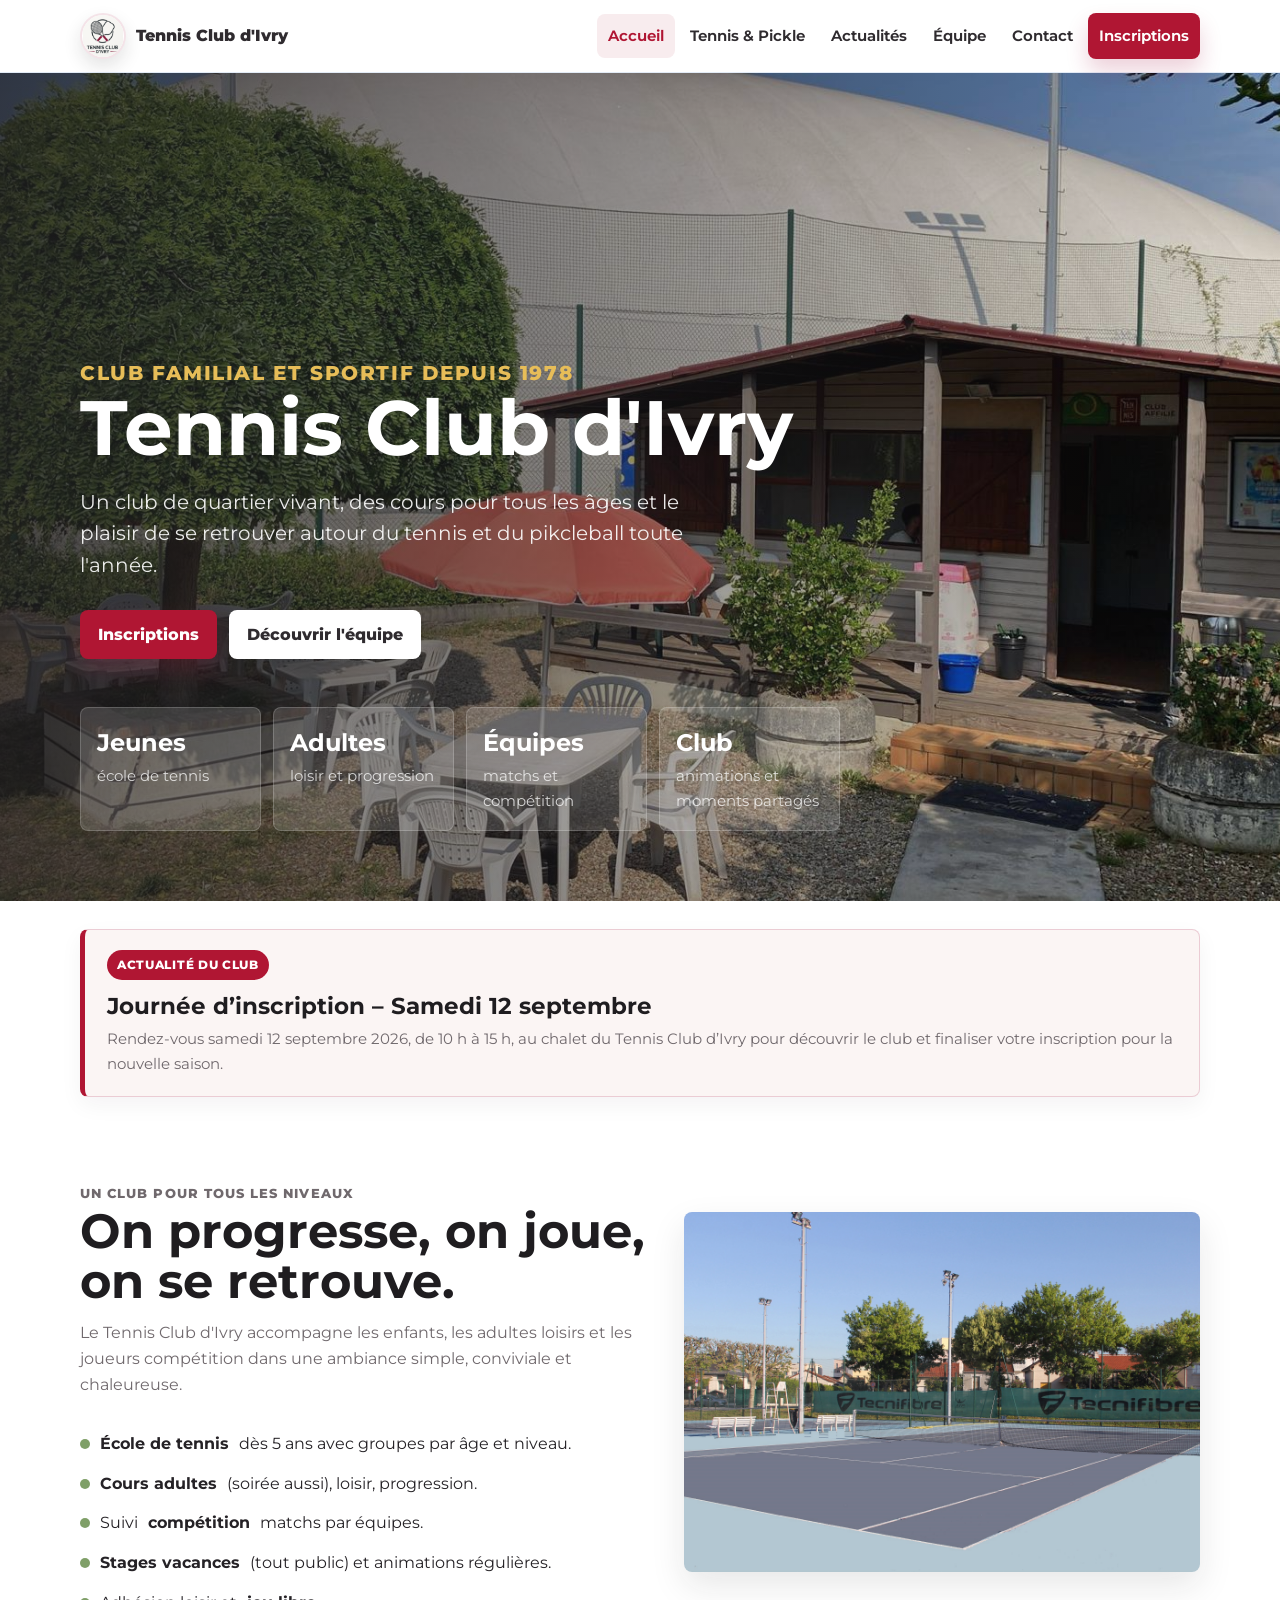
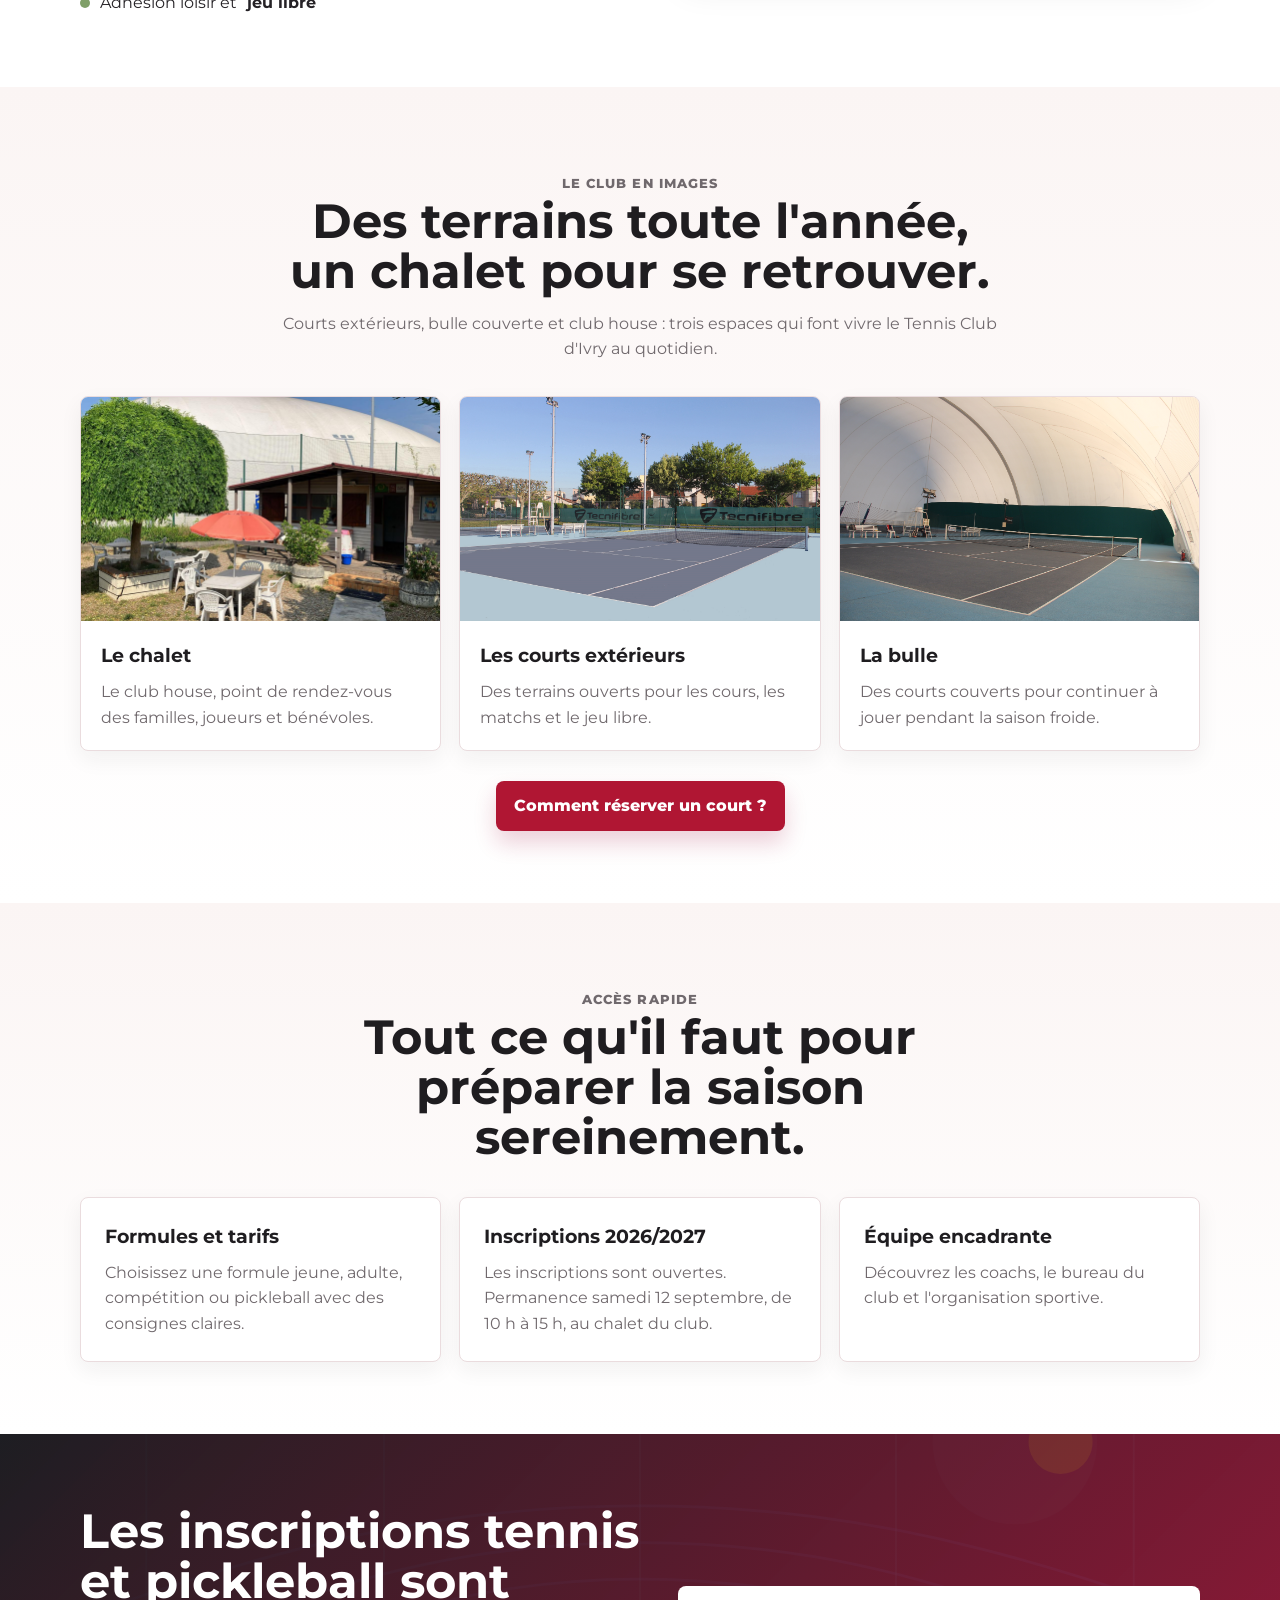
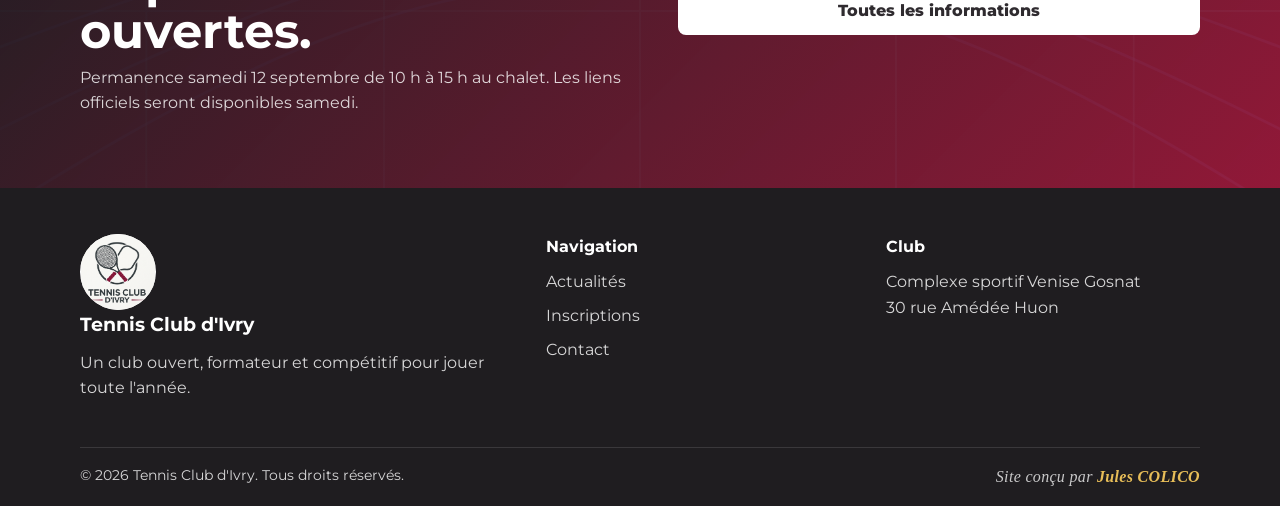
==== commit 7d0e8a2b: "modif bouton inscriptions rouge sur toute les pages" ====
--- a/index.html
+++ b/index.html
@@ -1,6 +1,15 @@
 <!DOCTYPE html>
 <html lang="fr">
 <head>
+  <!-- Google tag (gtag.js) -->
+<script async src="https://www.googletagmanager.com/gtag/js?id=G-L9BQGMP18E"></script>
+<script>
+  window.dataLayer = window.dataLayer || [];
+  function gtag(){dataLayer.push(arguments);}
+  gtag('js', new Date());
+
+  gtag('config', 'G-L9BQGMP18E');
+</script>
   <meta charset="UTF-8">
   <meta name="viewport" content="width=device-width, initial-scale=1.0">
   <meta name="description" content="Site vitrine du Tennis Club d'Ivry : cours, équipe, horaires et inscriptions pour la saison.">
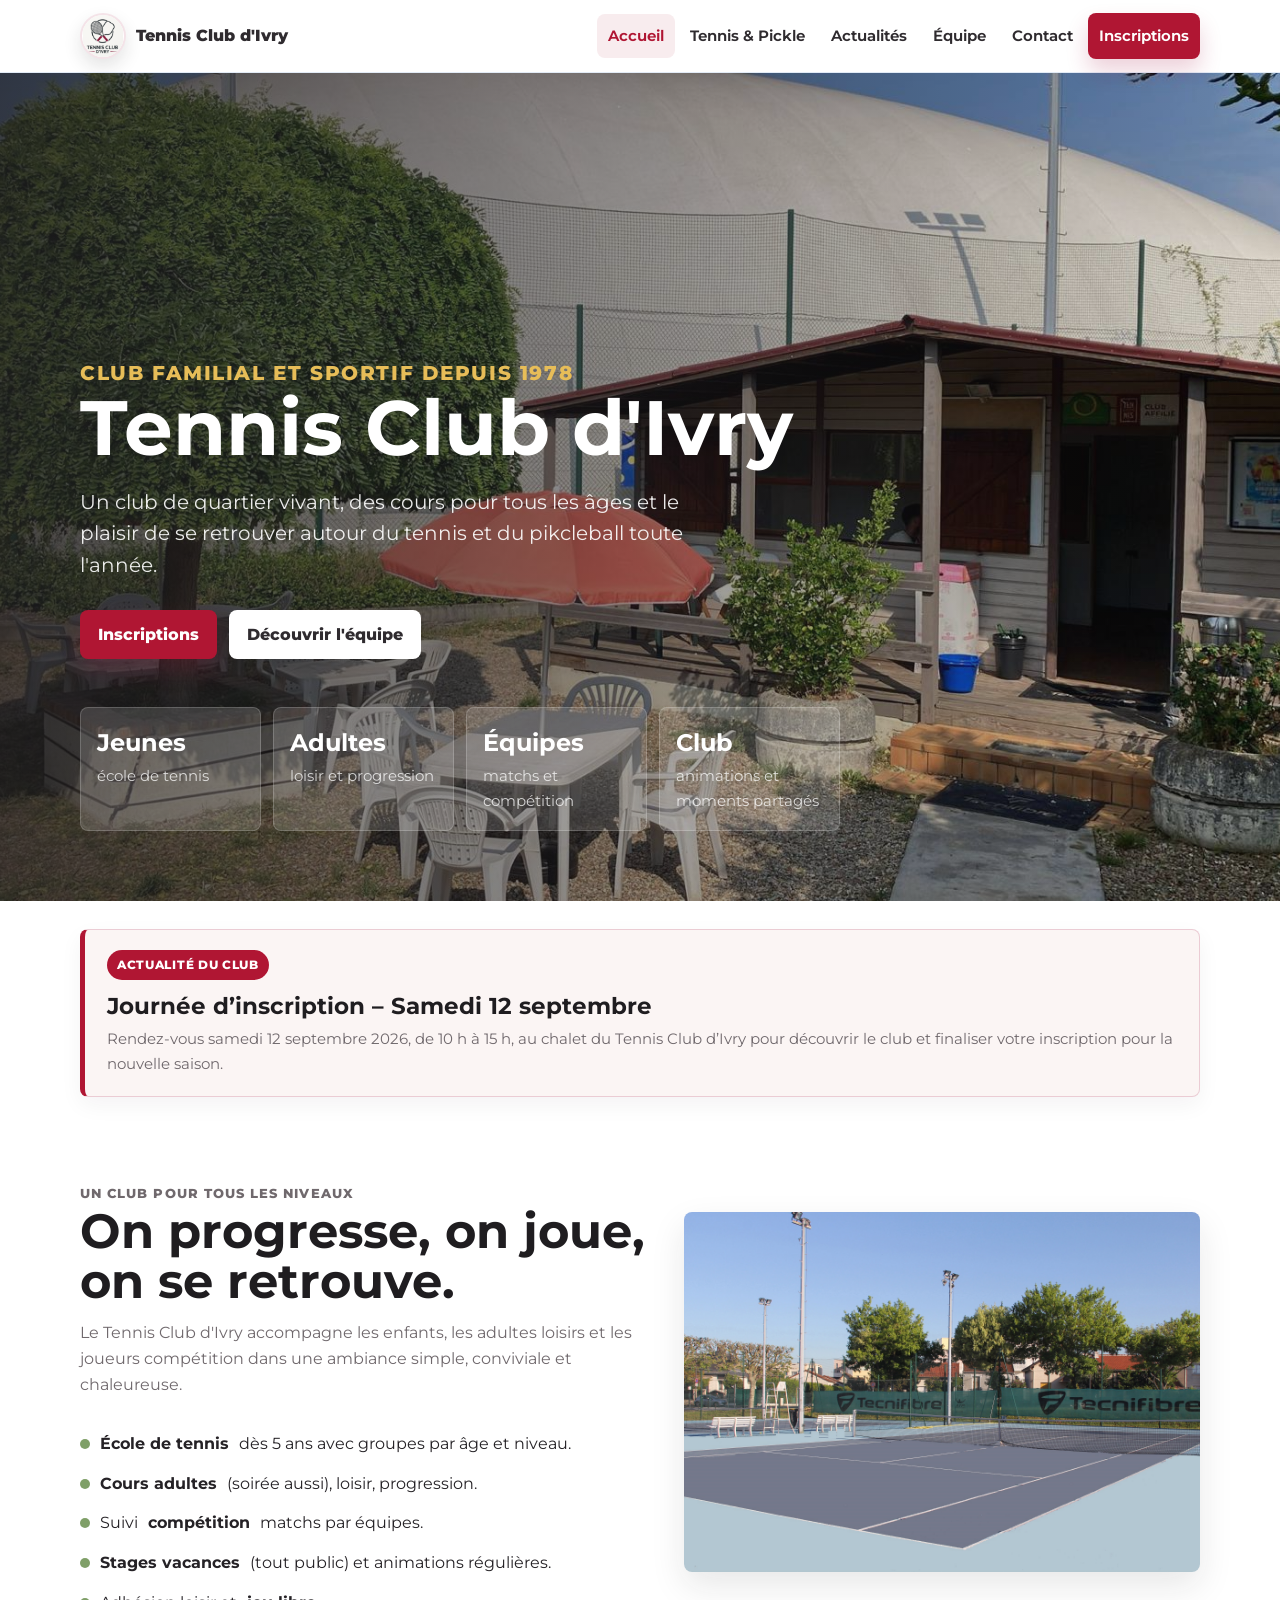
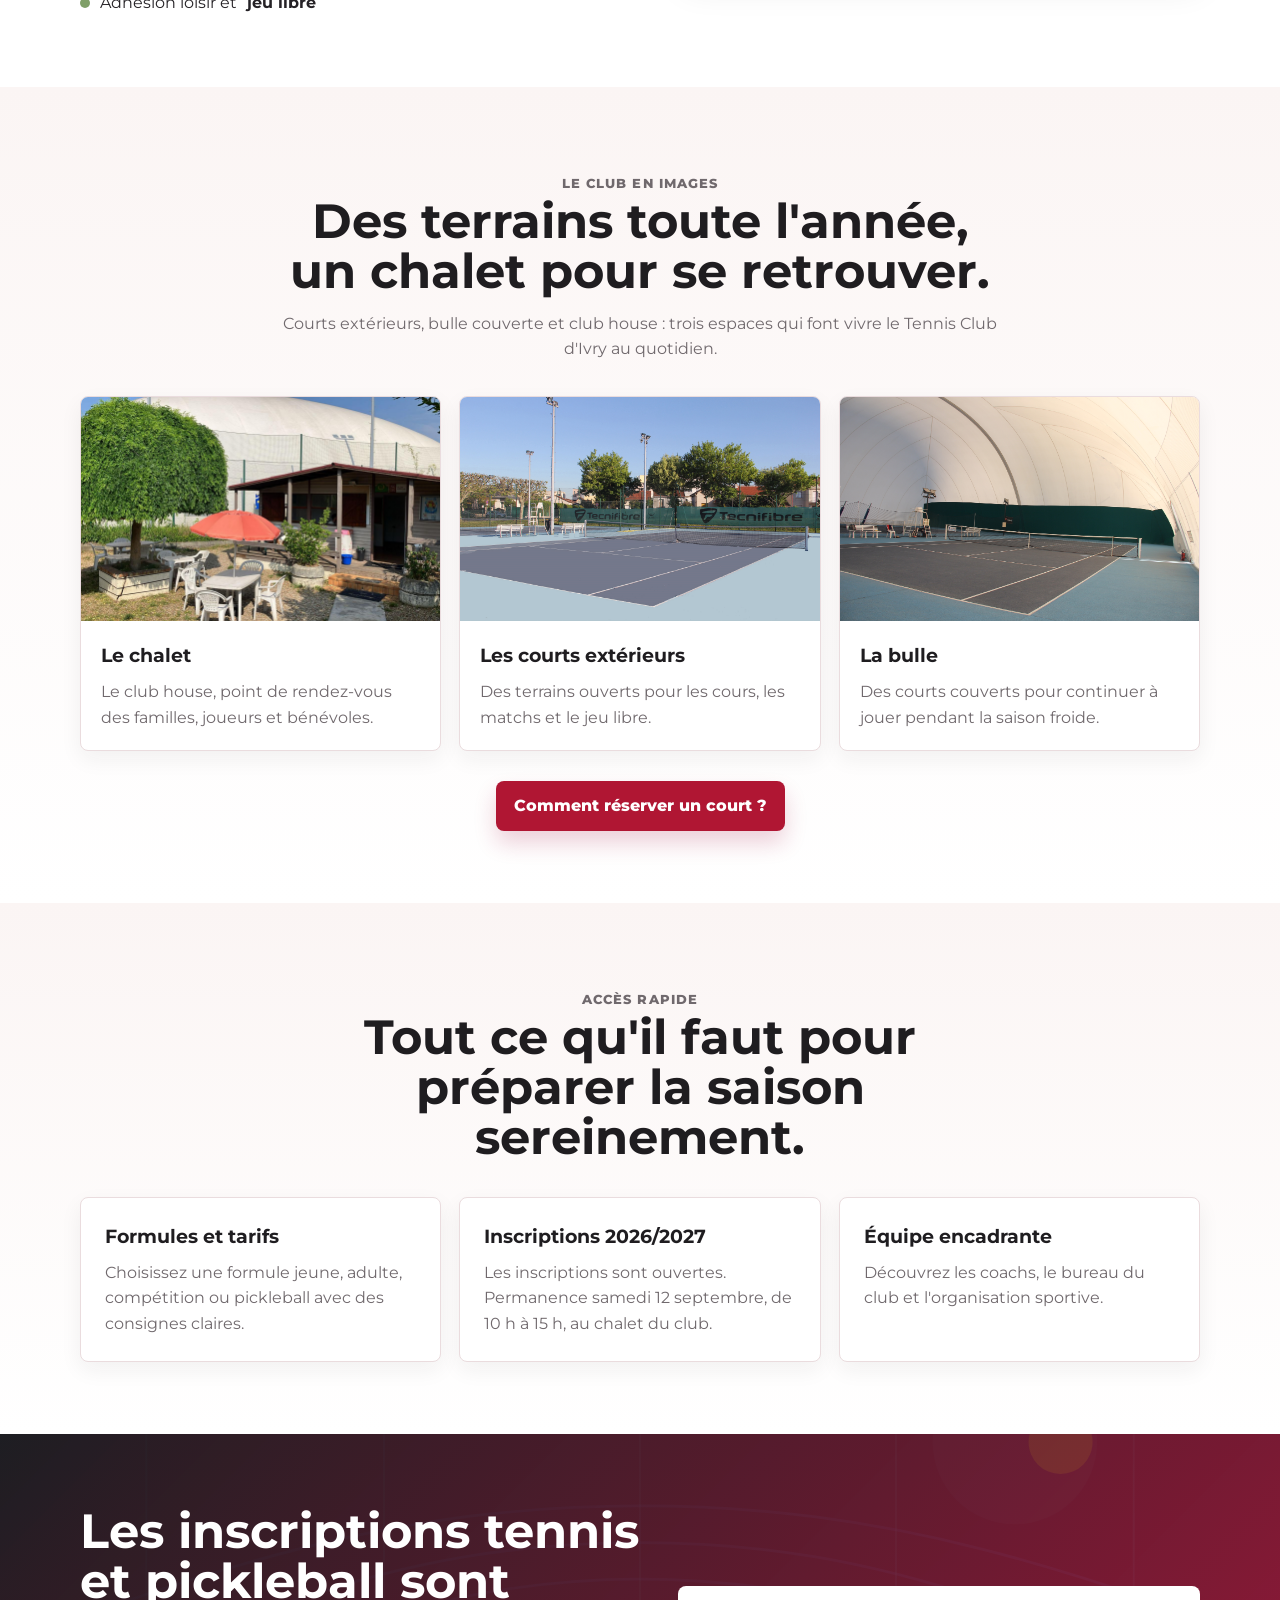
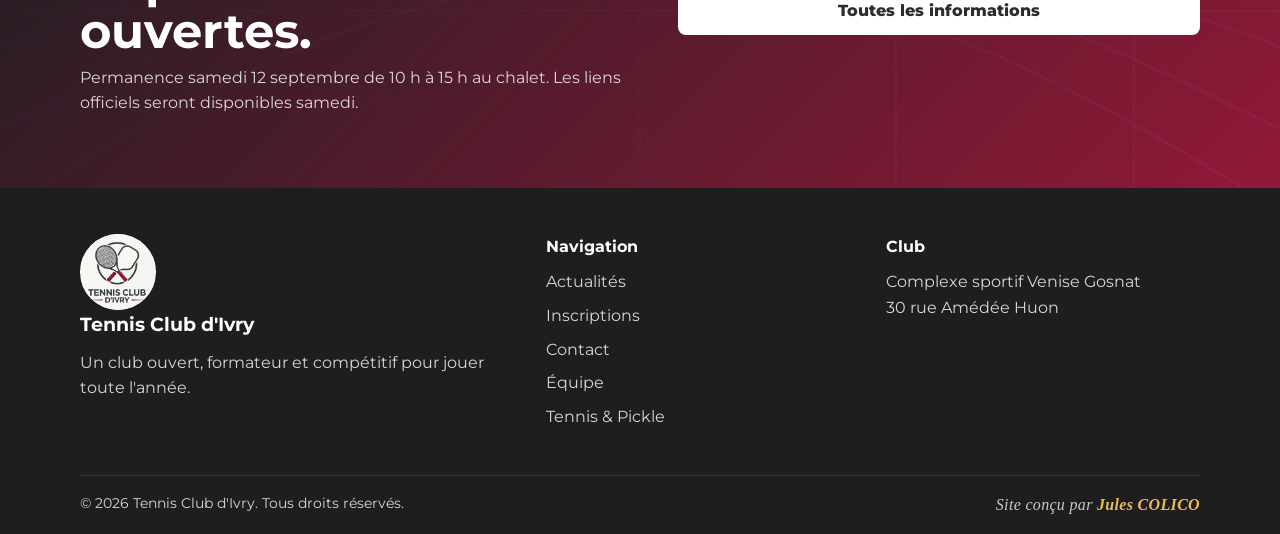
==== commit b58df375: "modif adresse sur certaines pages et de tout les footer" ====
--- a/index.html
+++ b/index.html
@@ -173,6 +173,8 @@
           <a href="actualites.html">Actualités</a>
           <a href="inscriptions.html">Inscriptions</a>
           <a href="contact.html">Contact</a>
+          <a href="equipe.html">Équipe</a>
+          <a href="tennis-pickle.html">Tennis &amp; Pickle</a>
         </div>
       </div>
       <div>
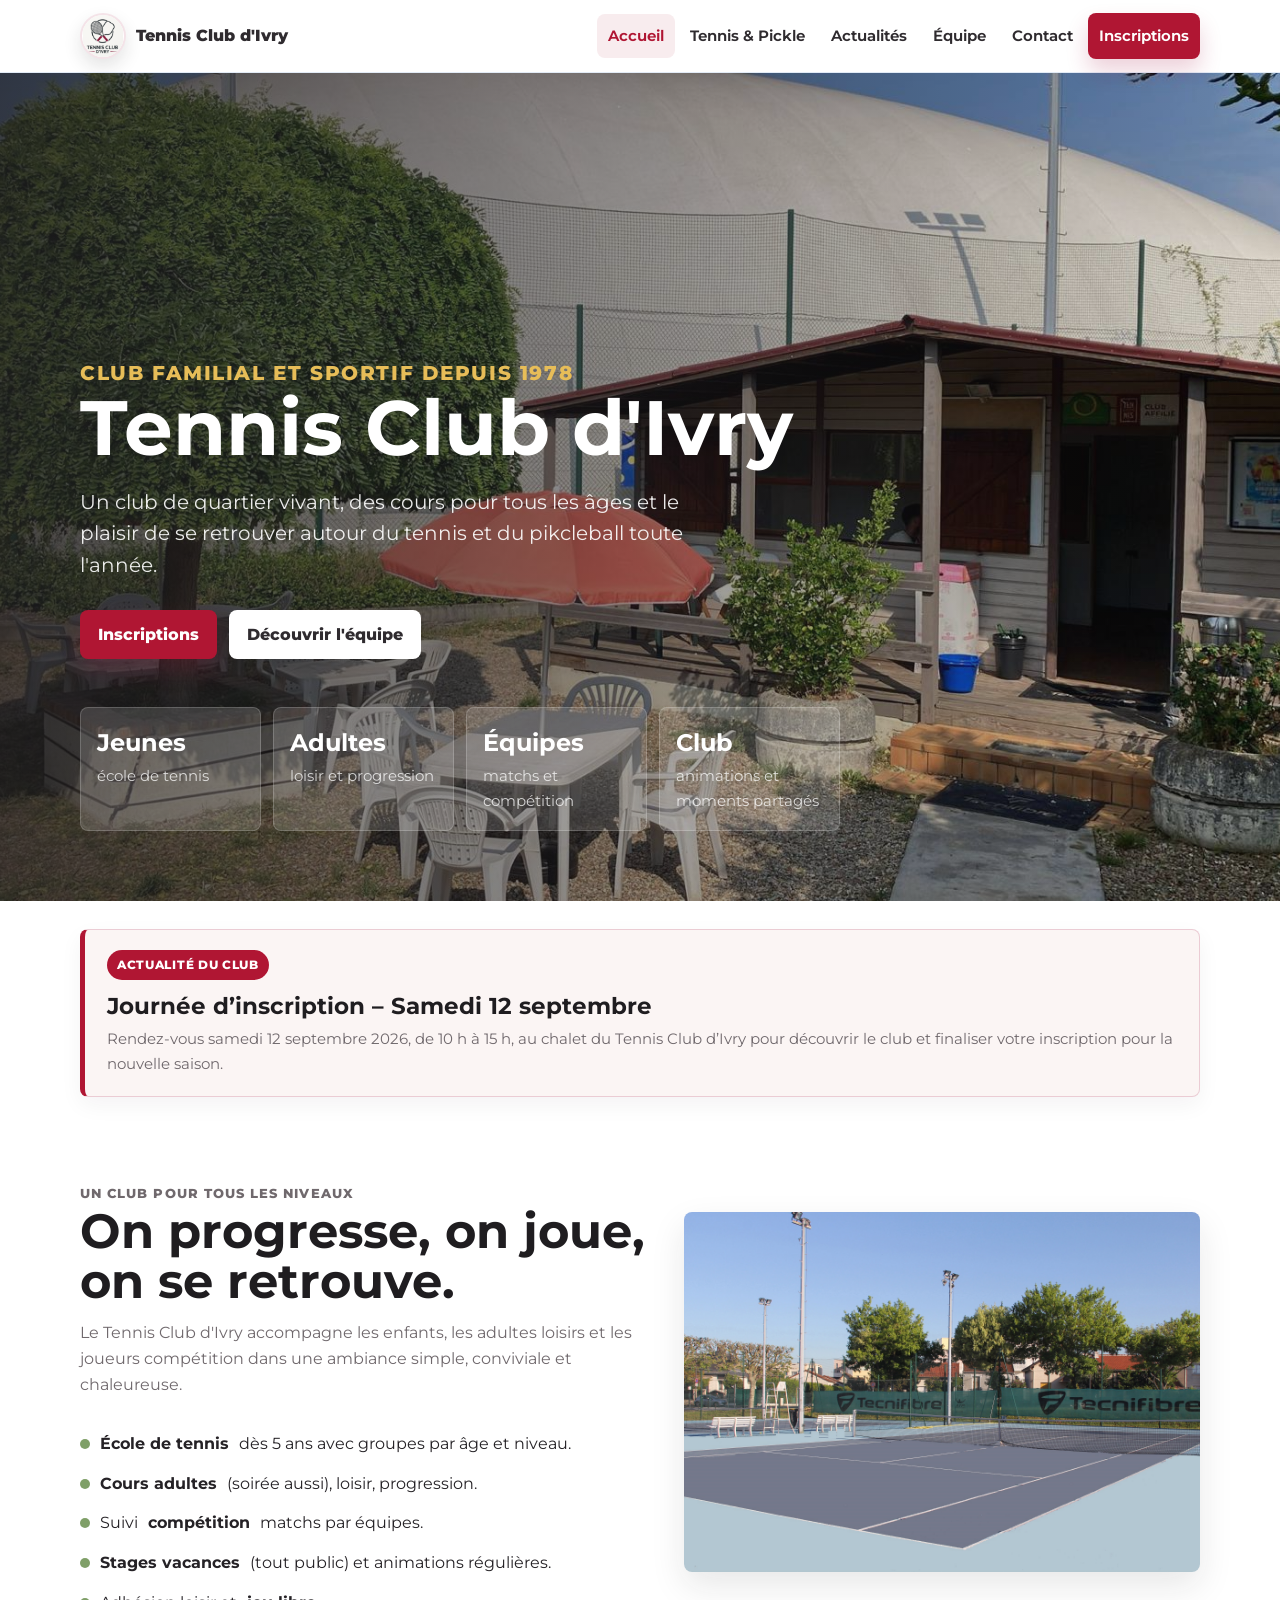
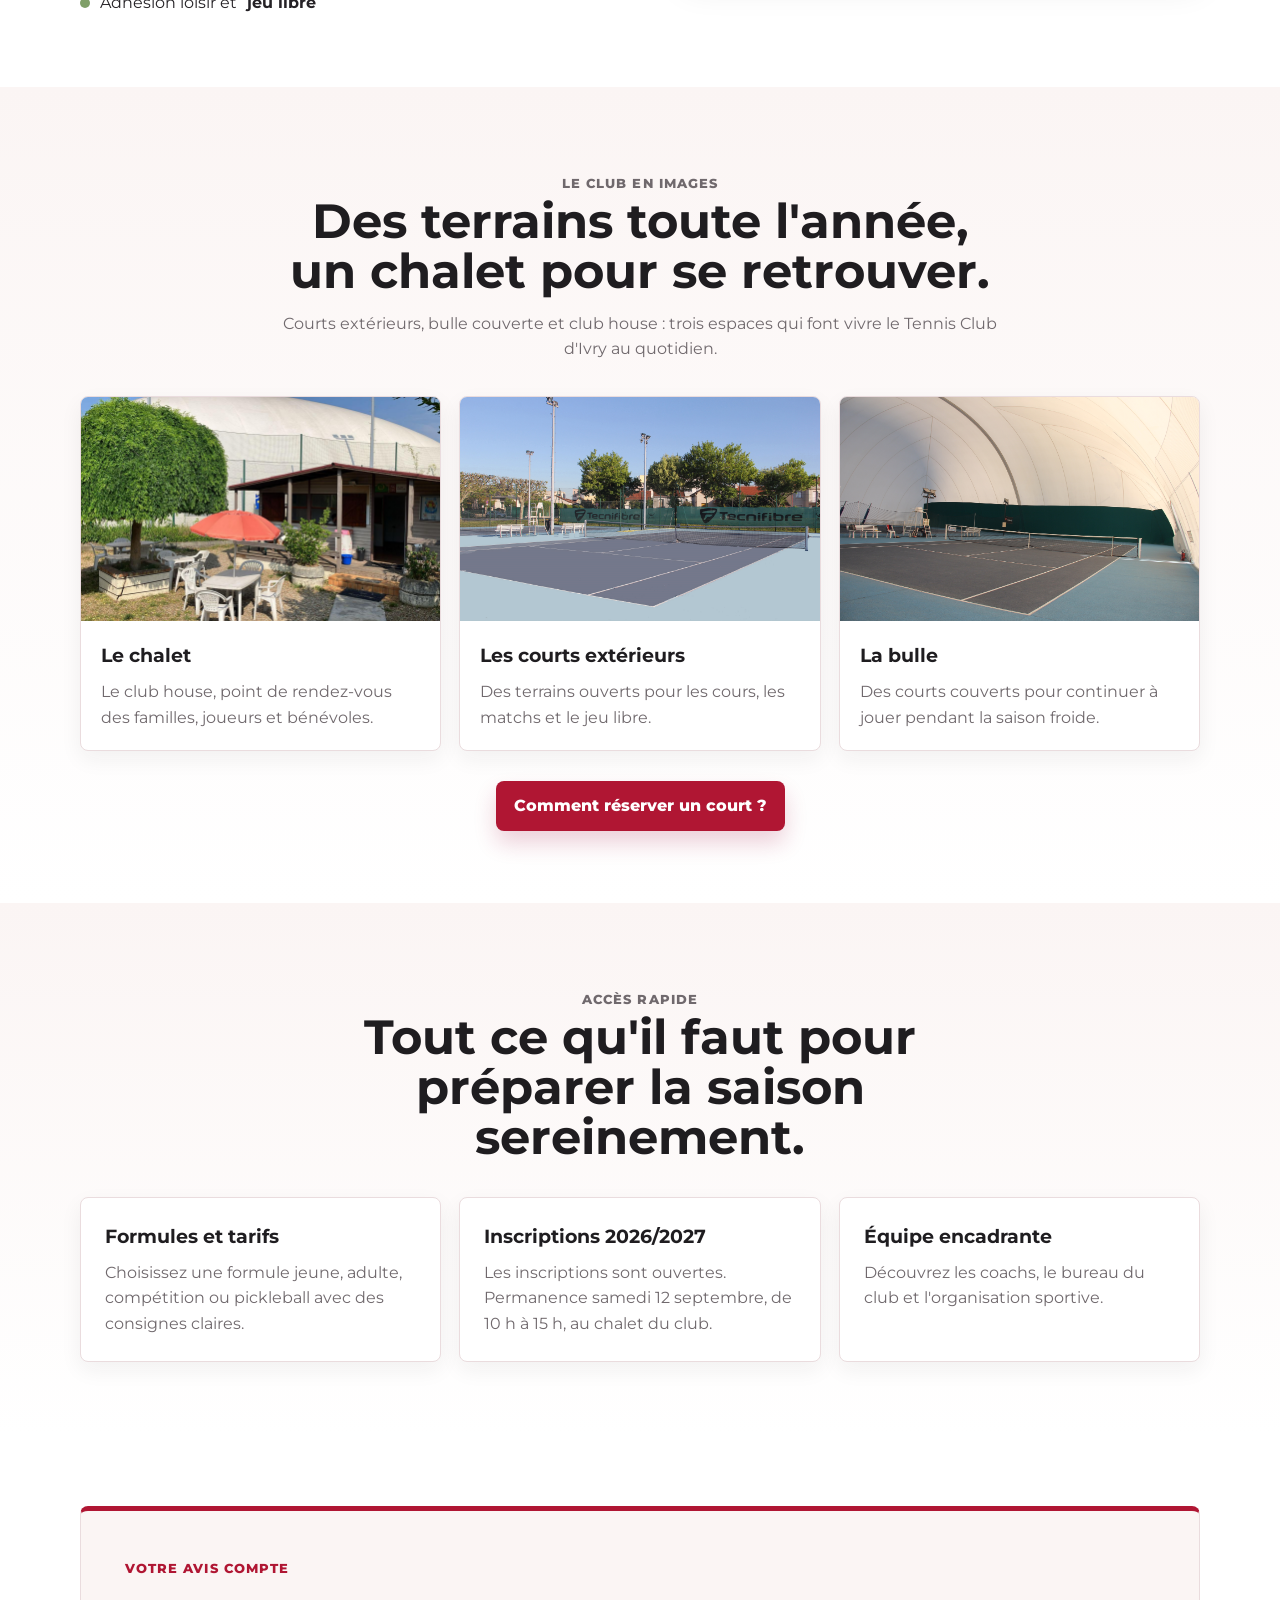
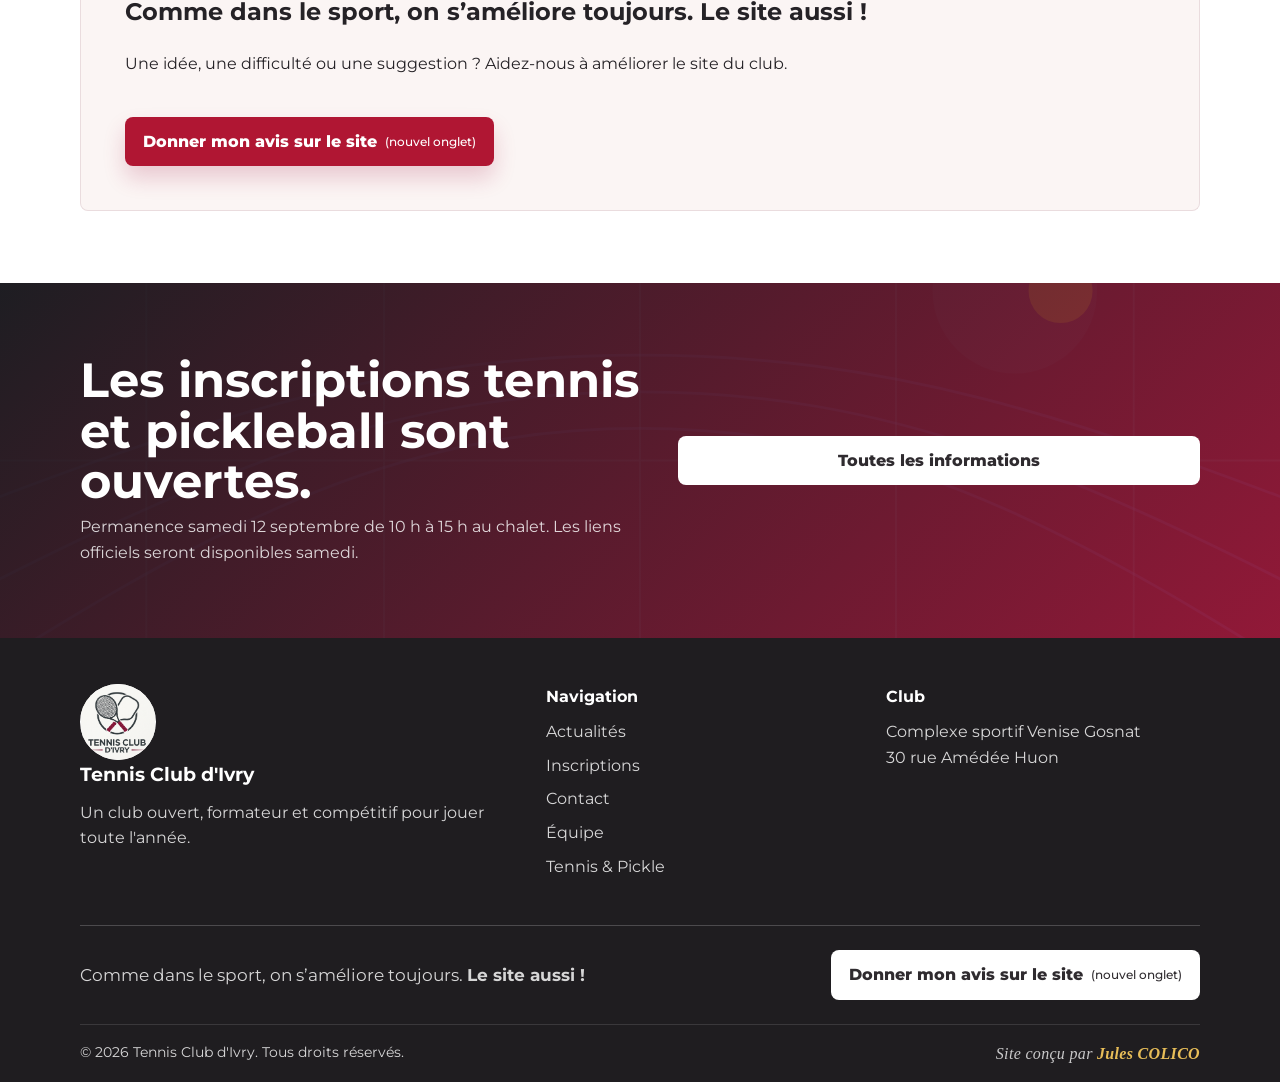
==== commit ecc9c935: "ajout google form pour des idées d'amélioration" ====
--- a/index.html
+++ b/index.html
@@ -149,6 +149,19 @@
       </div>
     </section>
 
+    <section class="section home-feedback" aria-labelledby="feedback-title">
+      <div class="container">
+        <div class="feedback-panel">
+          <div>
+            <p class="eyebrow">Votre avis compte</p>
+            <h2 id="feedback-title">Comme dans le sport, on s’améliore toujours. Le site aussi !</h2>
+            <p>Une idée, une difficulté ou une suggestion ? Aidez-nous à améliorer le site du club.</p>
+          </div>
+          <a class="btn btn-primary" href="https://docs.google.com/forms/d/e/1FAIpQLSelf84Uur7fZhq8vkJuUNFffgiuWcYOifkqJt5to_yCwk1QWg/viewform?usp=dialog" target="_blank" rel="noopener noreferrer">Donner mon avis sur le site <span class="feedback-new-tab">(nouvel onglet)</span></a>
+        </div>
+      </div>
+    </section>
+
     <section class="section cta-band">
       <div class="container">
         <div>
@@ -181,6 +194,10 @@
         <h4>Club</h4>
         <p>Complexe sportif Venise Gosnat<br>30 rue Amédée Huon</p>
       </div>
+    </div>
+    <div class="container footer-feedback">
+      <p>Comme dans le sport, on s’améliore toujours. <strong>Le site aussi !</strong></p>
+      <a class="btn btn-light" href="https://docs.google.com/forms/d/e/1FAIpQLSelf84Uur7fZhq8vkJuUNFffgiuWcYOifkqJt5to_yCwk1QWg/viewform?usp=dialog" target="_blank" rel="noopener noreferrer">Donner mon avis sur le site <span class="feedback-new-tab">(nouvel onglet)</span></a>
     </div>
     <div class="container footer-bottom">
       <span>© 2026 Tennis Club d'Ivry. Tous droits réservés.</span>
--- a/css/style.css
+++ b/css/style.css
@@ -1888,3 +1888,83 @@
     padding: 72px 20px 22px;
   }
 }
+
+/* Liens d'inscription : une seule colonne sur tous les écrans. */
+.registration-payment-links {
+  grid-template-columns: minmax(0, 1fr);
+  gap: 24px;
+  max-width: 800px;
+  margin-inline: auto;
+  margin-bottom: 24px;
+}
+
+.registration-payment-links .payment-group {
+  min-width: 0;
+  padding: clamp(16px, 4vw, 24px);
+}
+
+.registration-payment-links .link-list a {
+  min-height: 48px;
+  align-items: center;
+  overflow-wrap: anywhere;
+  line-height: 1.5;
+}
+
+.registration-payment-links .link-list a:focus-visible {
+  outline: 3px solid var(--burgundy);
+  outline-offset: 3px;
+}
+
+/* Invitation à donner un avis sur le site. */
+.footer-feedback {
+  display: flex;
+  align-items: center;
+  justify-content: space-between;
+  flex-wrap: wrap;
+  gap: 20px;
+  padding-block: 24px;
+  border-top: 1px solid rgba(255, 255, 255, 0.2);
+}
+
+.footer-feedback p {
+  flex: 1 1 280px;
+  font-size: 1.05rem;
+}
+
+.feedback-panel {
+  display: grid;
+  gap: 24px;
+  padding: clamp(20px, 5vw, 44px);
+  border: 1px solid var(--line);
+  border-top: 5px solid var(--burgundy);
+  border-radius: var(--radius);
+  background: var(--surface-soft);
+}
+
+.feedback-panel h2 {
+  margin-top: 0;
+}
+
+.feedback-panel .btn,
+.footer-feedback .btn {
+  min-height: 48px;
+  white-space: normal;
+  text-align: center;
+  flex-wrap: wrap;
+}
+
+.feedback-panel .btn {
+  justify-self: start;
+}
+
+.feedback-new-tab {
+  font-size: 0.75em;
+  font-weight: 500;
+}
+
+@media (max-width: 600px) {
+  .footer-feedback .btn,
+  .feedback-panel .btn {
+    width: 100%;
+  }
+}
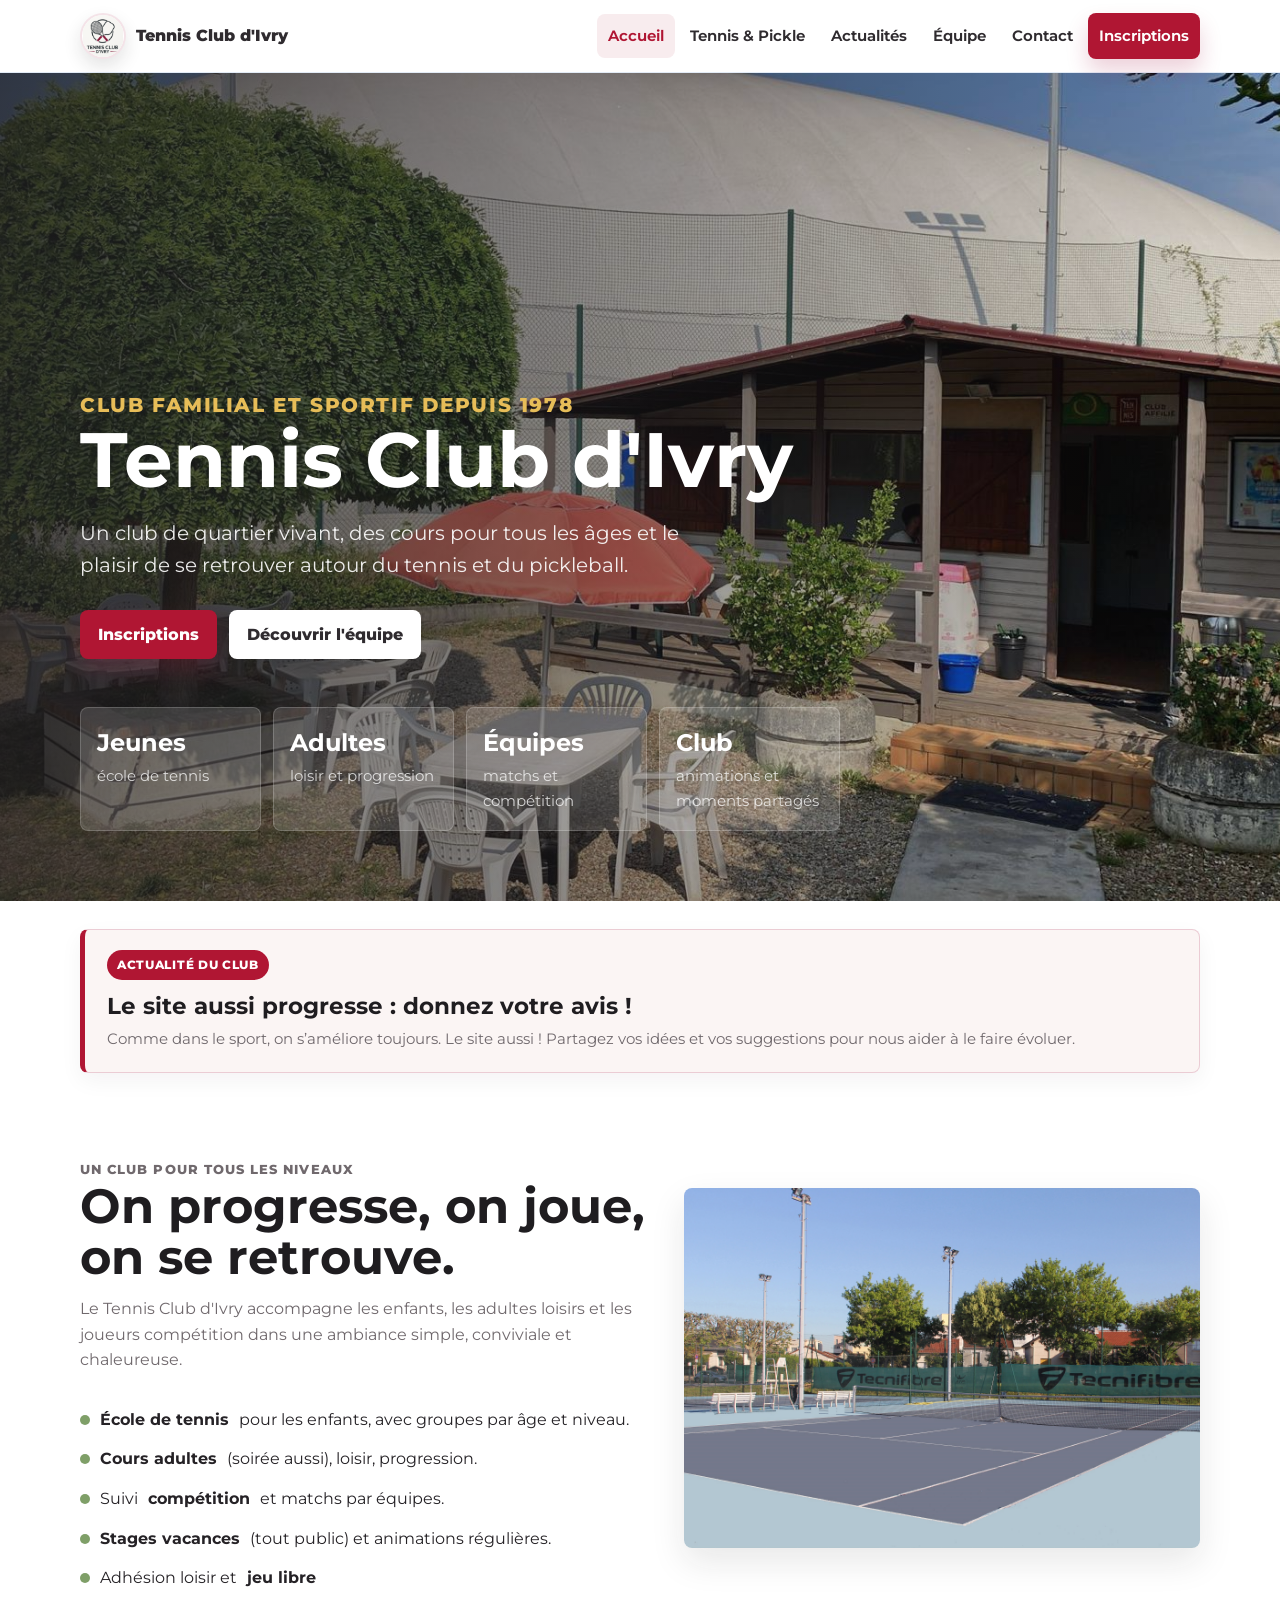
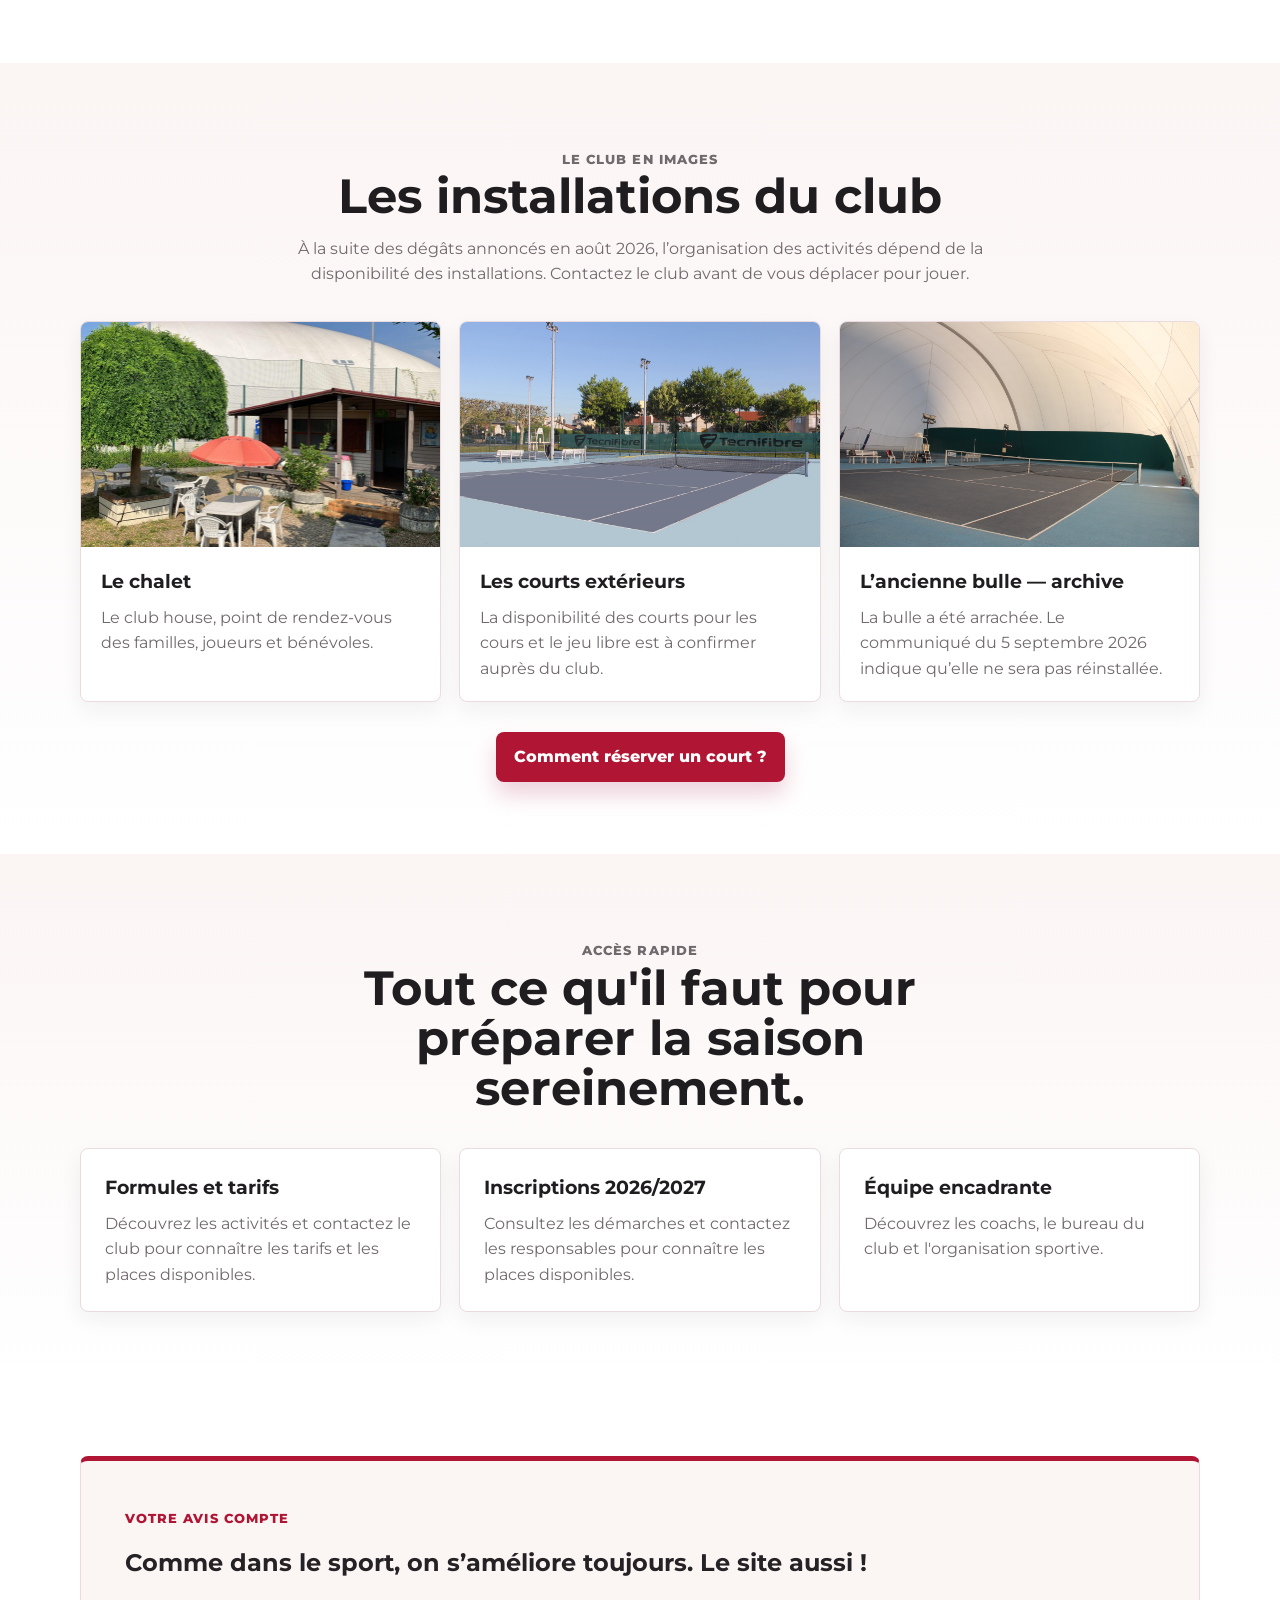
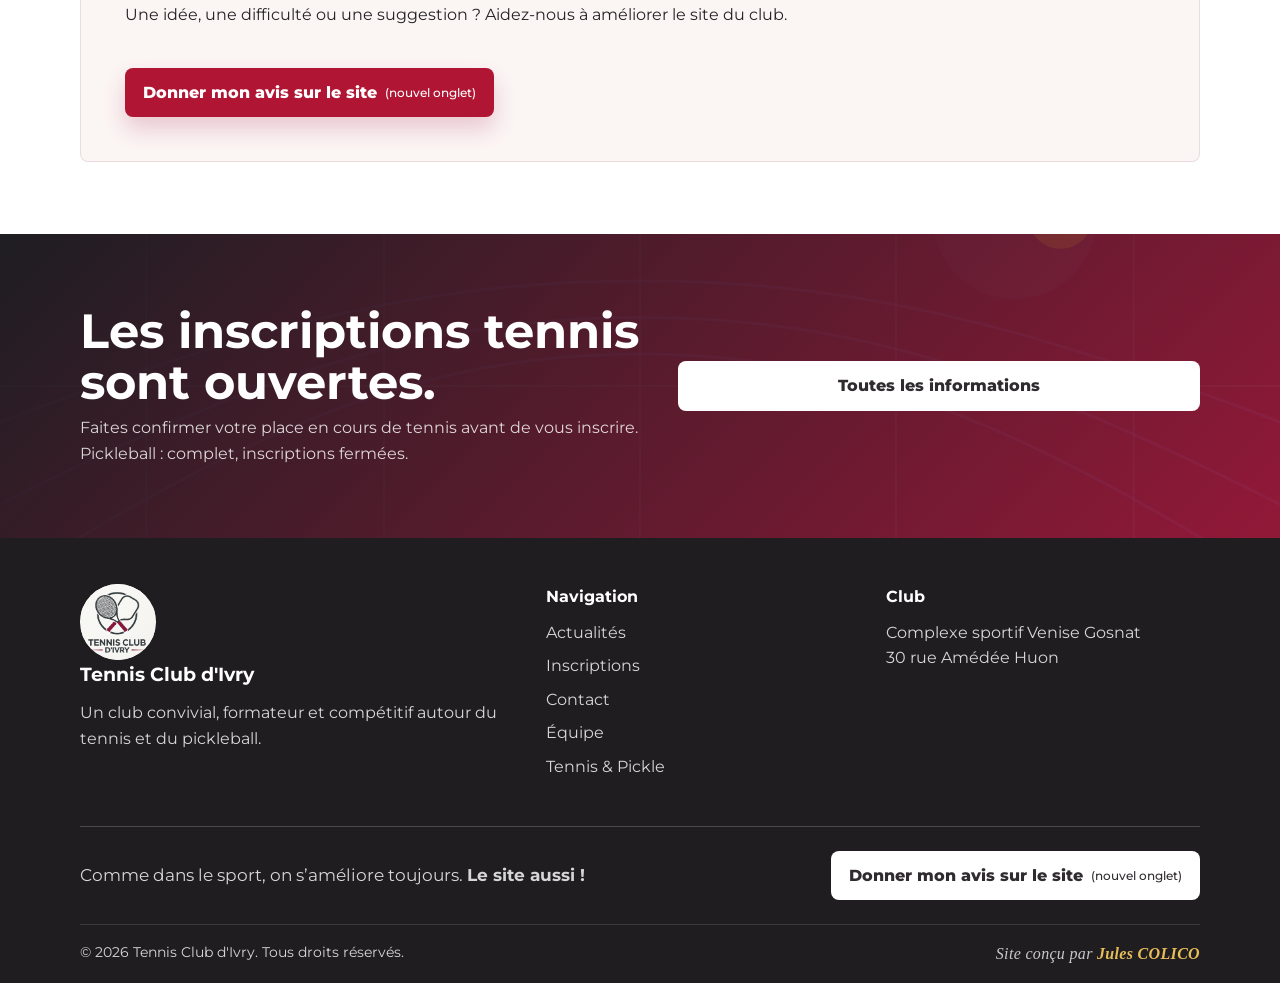
==== commit e5f06838: "Actualise les contenus et archive les annonces périmées" ====
--- a/index.html
+++ b/index.html
@@ -12,7 +12,7 @@
 </script>
   <meta charset="UTF-8">
   <meta name="viewport" content="width=device-width, initial-scale=1.0">
-  <meta name="description" content="Site vitrine du Tennis Club d'Ivry : cours, équipe, horaires et inscriptions pour la saison.">
+  <meta name="description" content="Site vitrine du Tennis Club d'Ivry : activités, équipe et démarches d'inscription.">
   <title>Tennis Club d'Ivry | Accueil</title>
   <link rel="icon" type="image/png" href="images/favicon-tci.png">
   <link rel="preconnect" href="https://fonts.googleapis.com">
@@ -44,7 +44,7 @@
       <div class="container">
         <p class="eyebrow">Club familial et sportif depuis 1978</p>
         <h1>Tennis Club d'Ivry</h1>
-        <p>Un club de quartier vivant, des cours pour tous les âges et le plaisir de se retrouver autour du tennis et du pikcleball toute l'année.</p>
+        <p>Un club de quartier vivant, des cours pour tous les âges et le plaisir de se retrouver autour du tennis et du pickleball.</p>
         <div class="hero-actions">
           <a class="btn btn-primary" href="inscriptions.html">Inscriptions</a>
           <a class="btn btn-light" href="equipe.html">Découvrir l'équipe</a>
@@ -63,8 +63,8 @@
         <a id="home-latest-actualite" class="news-card news-card-link reveal" href="actualites.html" aria-label="Voir les actualités du club">
           <span class="news-label">Actualité du club</span>
           <div>
-            <h2 id="home-news-title">Bienvenue sur le nouveau site du Tennis Club d'Ivry&nbsp;!</h2>
-            <p id="home-news-summary">Ce nouvel espace vous accompagnera toute l'année et sera régulièrement actualisé avec les informations et les actualités du club.</p>
+            <h2 id="home-news-title">Les informations du Tennis Club d'Ivry</h2>
+            <p id="home-news-summary">Retrouvez les informations du club, les démarches d'inscription et les annonces datées dans nos actualités.</p>
           </div>
         </a>
       </div>
@@ -79,9 +79,9 @@
             <p>Le Tennis Club d'Ivry accompagne les enfants, les adultes loisirs et les joueurs compétition dans une ambiance simple, conviviale et chaleureuse.</p>
           </div>
           <ul class="feature-list">
-            <li><b>École de tennis</b>dès 5 ans avec groupes par âge et niveau.</li>
+            <li><b>École de tennis</b> pour les enfants, avec groupes par âge et niveau.</li>
             <li><b>Cours adultes</b> (soirée aussi), loisir, progression.</li>
-            <li>Suivi<b>compétition</b>matchs par équipes.</li>
+            <li>Suivi <b>compétition</b> et matchs par équipes.</li>
             <li><b>Stages vacances</b>(tout public) et animations régulières.</li>
             <li>Adhésion loisir et <b>jeu libre</b></li>
           </ul>
@@ -94,8 +94,8 @@
       <div class="container">
         <div class="section-head center reveal">
           <p class="eyebrow">Le club en images</p>
-          <h2>Des terrains toute l'année, un chalet pour se retrouver.</h2>
-          <p>Courts extérieurs, bulle couverte et club house : trois espaces qui font vivre le Tennis Club d'Ivry au quotidien.</p>
+          <h2>Les installations du club</h2>
+          <p>À la suite des dégâts annoncés en août 2026, l’organisation des activités dépend de la disponibilité des installations. Contactez le club avant de vous déplacer pour jouer.</p>
         </div>
         <div class="photo-grid">
           <article class="photo-card reveal">
@@ -109,14 +109,14 @@
             <img src="images/club/court exter tennis.jpg" alt="Courts extérieurs du Tennis Club d'Ivry">
             <div>
               <h3>Les courts extérieurs</h3>
-              <p>Des terrains ouverts pour les cours, les matchs et le jeu libre.</p>
+              <p>La disponibilité des courts pour les cours et le jeu libre est à confirmer auprès du club.</p>
             </div>
           </article>
           <article class="photo-card reveal">
-            <img src="images/club/bulle tennis.jpg" alt="Courts intérieurs sous la bulle du Tennis Club d'Ivry">
+            <img src="images/club/bulle tennis.jpg" alt="Photo d’archive des courts sous l’ancienne bulle du Tennis Club d’Ivry">
             <div>
-              <h3>La bulle</h3>
-              <p>Des courts couverts pour continuer à jouer pendant la saison froide.</p>
+              <h3>L’ancienne bulle — archive</h3>
+              <p>La bulle a été arrachée. Le communiqué du 5 septembre 2026 indique qu’elle ne sera pas réinstallée.</p>
             </div>
           </article>
         </div>
@@ -133,13 +133,13 @@
           <h2>Tout ce qu'il faut pour préparer la saison sereinement.</h2>
         </div>
         <div class="grid grid-3">
-          <button class="card card-link reveal" type="button" data-coming-soon="Les informations concernant les formules et les tarifs arrivent prochainement.">
+          <a class="card card-link reveal" href="tennis-pickle.html#tennis">
             <h3>Formules et tarifs</h3>
-            <p>Choisissez une formule jeune, adulte, compétition ou pickleball avec des consignes claires.</p>
-          </button>
+            <p>Découvrez les activités et contactez le club pour connaître les tarifs et les places disponibles.</p>
+          </a>
           <a class="card card-link reveal" href="inscriptions.html">
             <h3>Inscriptions 2026/2027</h3>
-            <p>Les inscriptions sont ouvertes. Permanence samedi 12 septembre, de 10 h à 15 h, au chalet du club.</p>
+            <p>Consultez les démarches et contactez les responsables pour connaître les places disponibles.</p>
           </a>
           <a class="card card-link reveal" href="equipe.html">
             <h3>Équipe encadrante</h3>
@@ -165,8 +165,8 @@
     <section class="section cta-band">
       <div class="container">
         <div>
-          <h2>Les inscriptions tennis et pickleball sont ouvertes.</h2>
-          <p>Permanence samedi 12 septembre de 10 h à 15 h au chalet. Les liens officiels seront disponibles samedi.</p>
+          <h2>Les inscriptions tennis sont ouvertes.</h2>
+          <p>Faites confirmer votre place en cours de tennis avant de vous inscrire. Pickleball : complet, inscriptions fermées.</p>
         </div>
         <a class="btn btn-light" href="inscriptions.html">Toutes les informations</a>
       </div>
@@ -178,7 +178,7 @@
       <div>
         <img class="club-logo-small" src="images/logo-club-web.png" alt="">
         <h3>Tennis Club d'Ivry</h3>
-        <p>Un club ouvert, formateur et compétitif pour jouer toute l'année.</p>
+        <p>Un club convivial, formateur et compétitif autour du tennis et du pickleball.</p>
       </div>
       <div>
         <h4>Navigation</h4>
